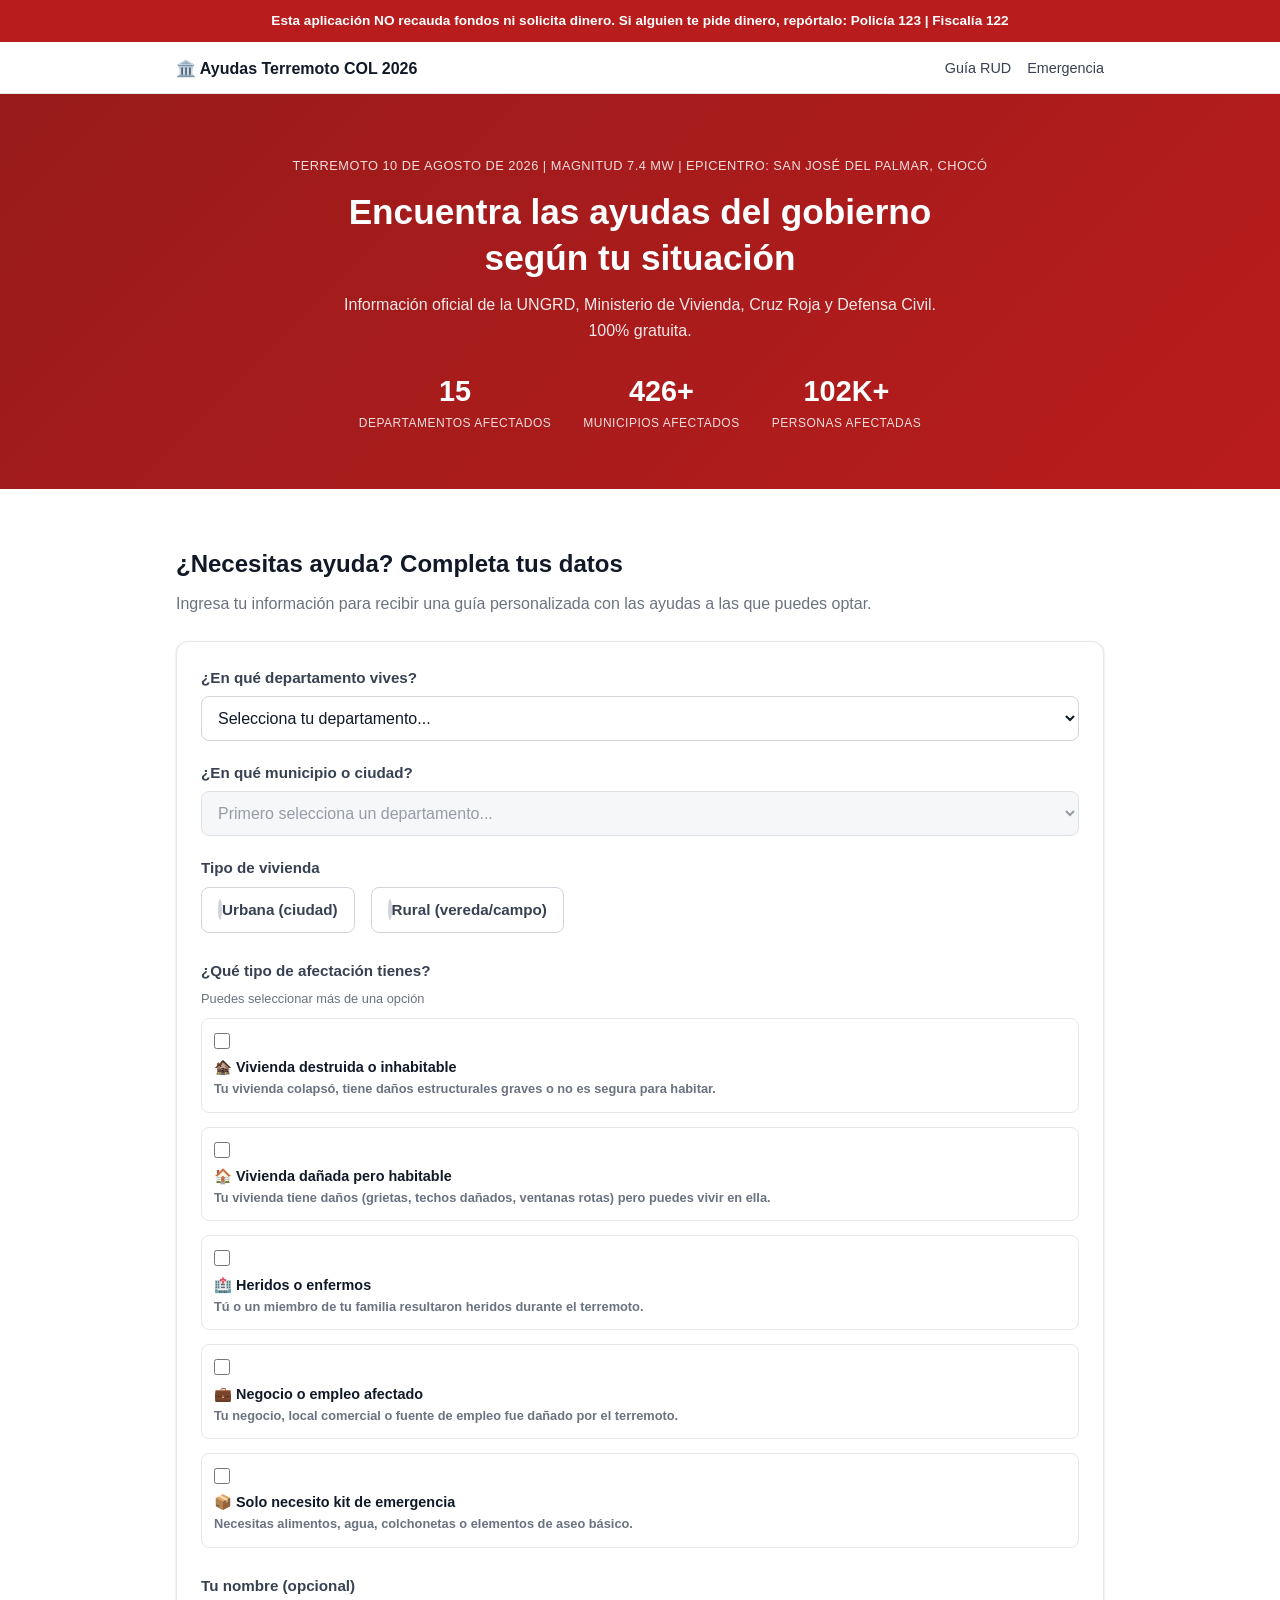
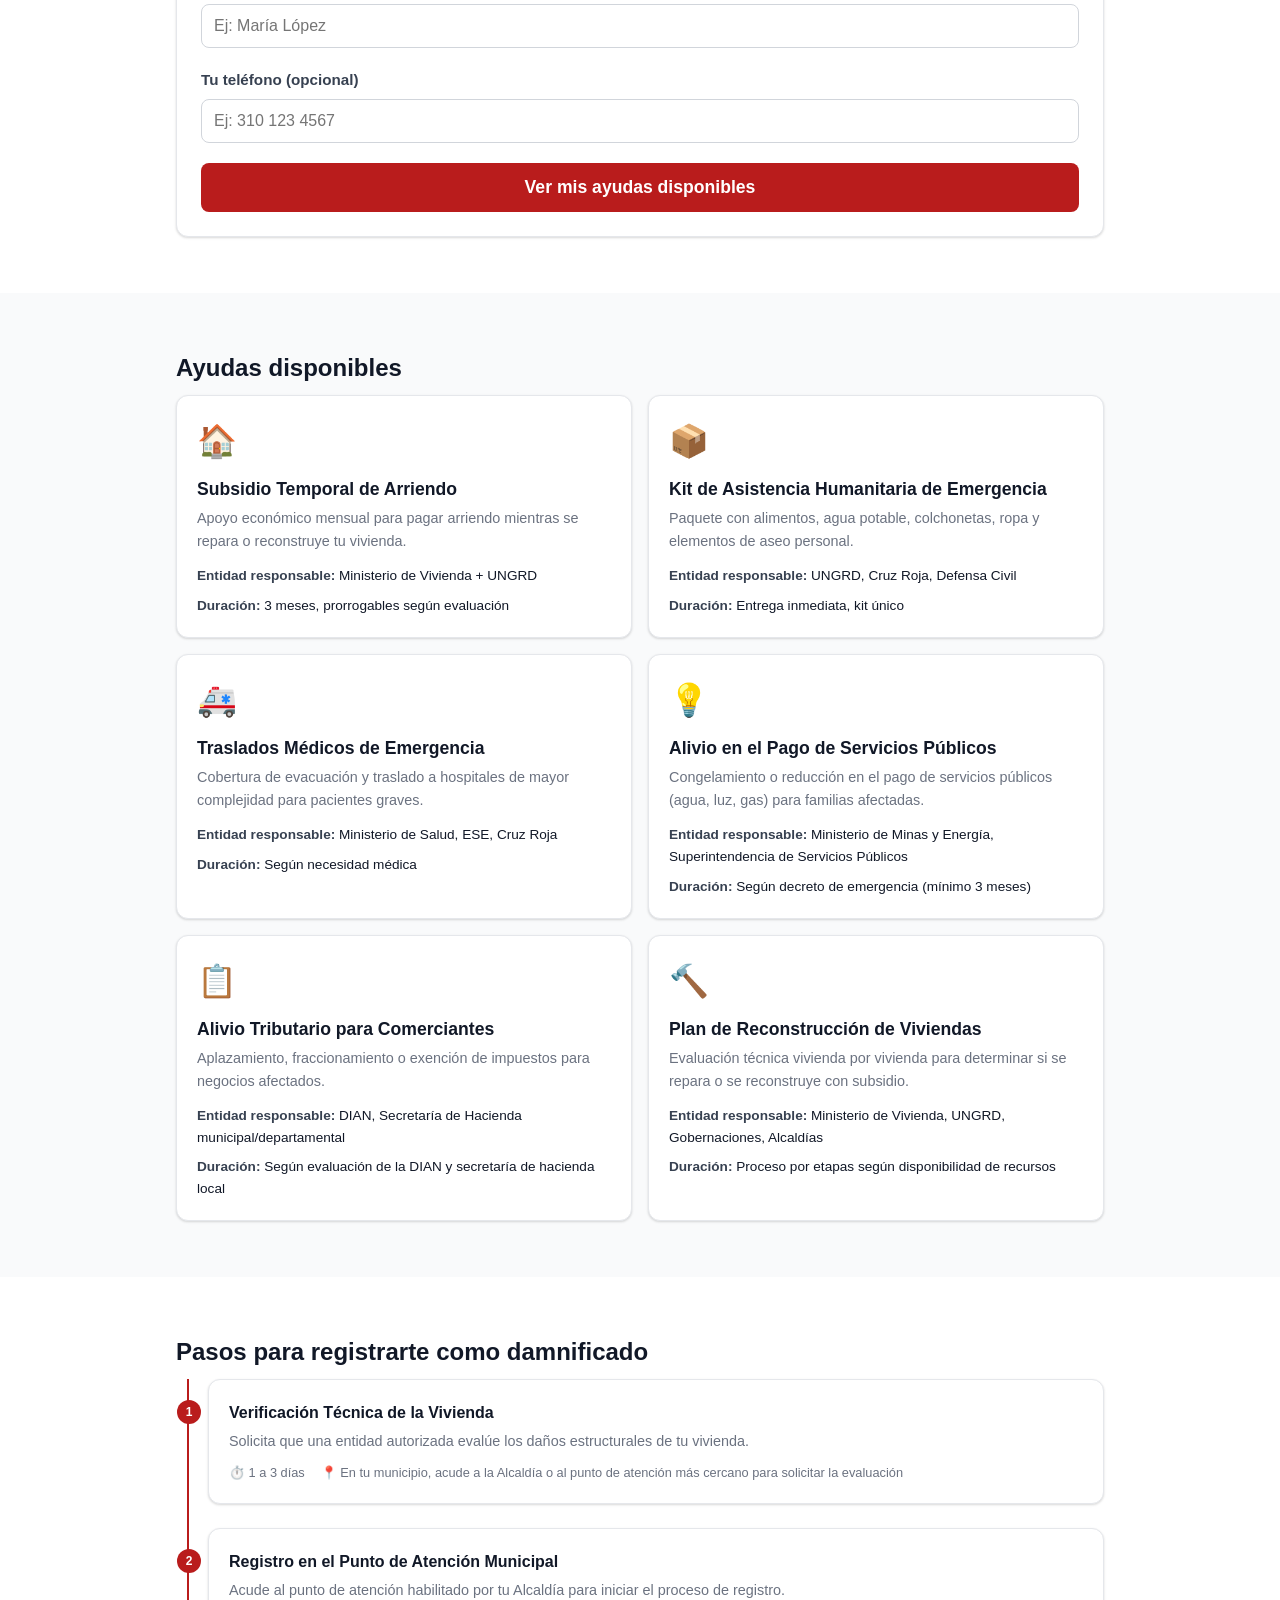
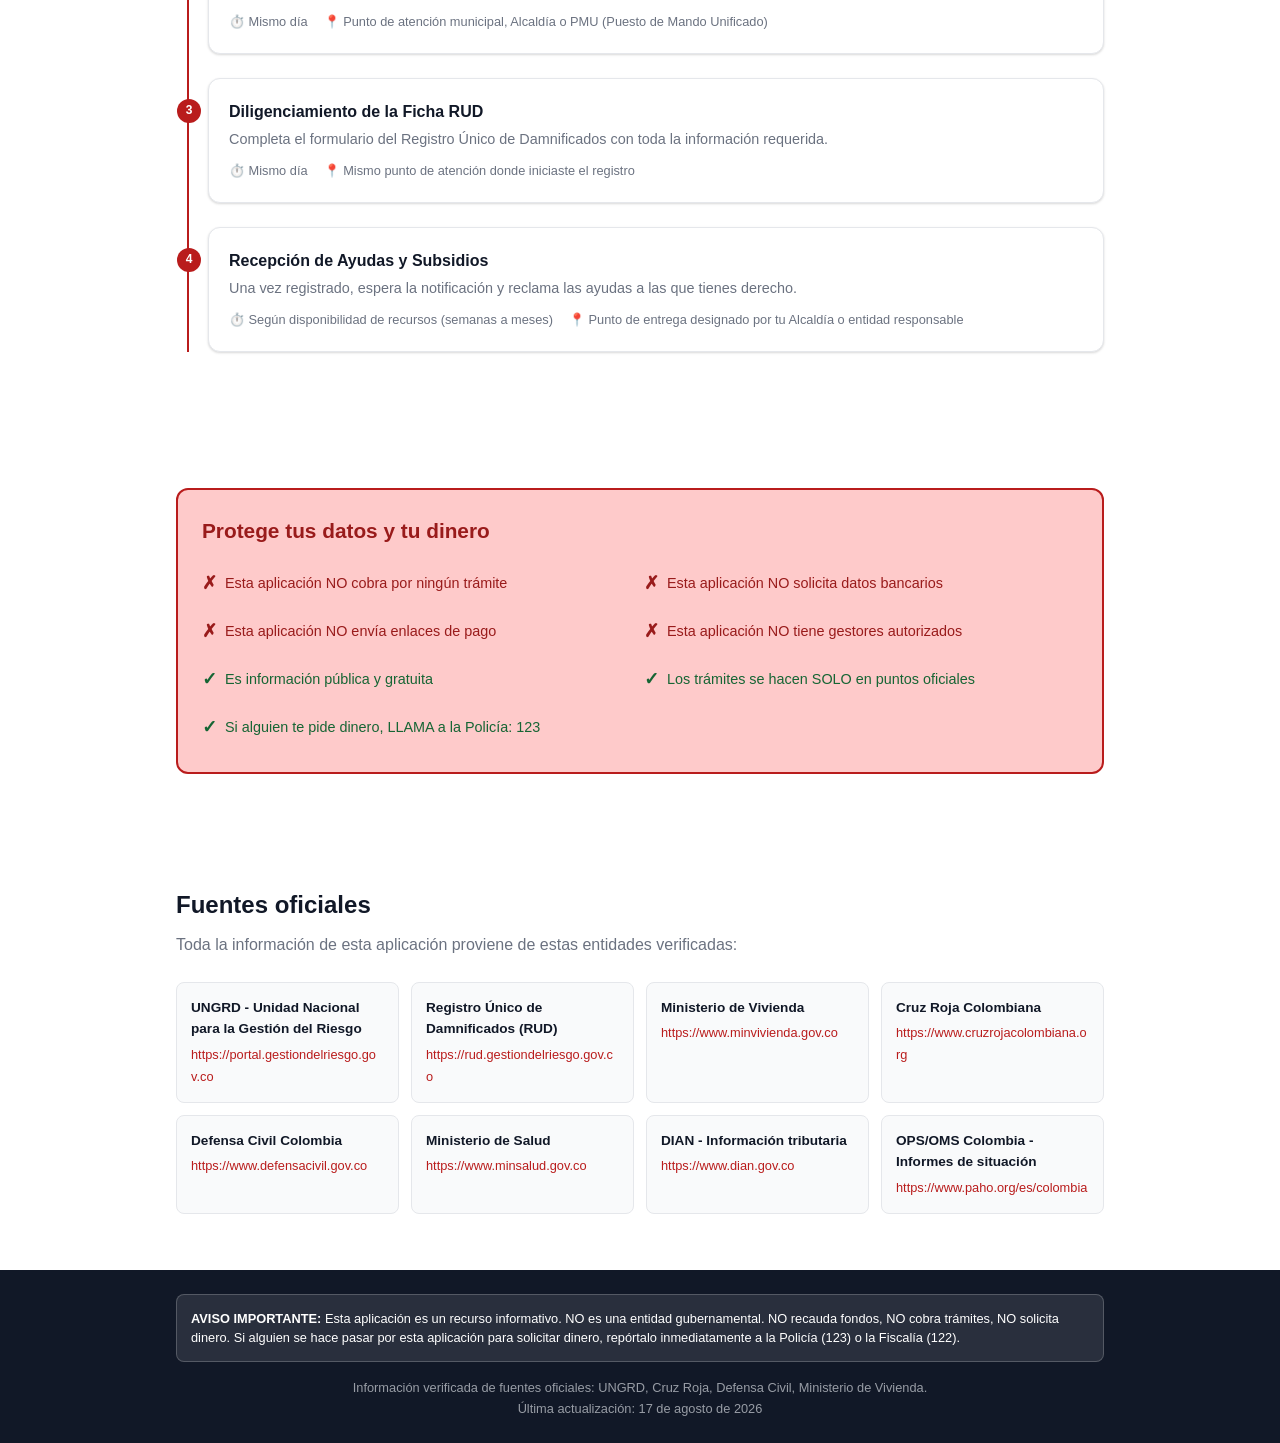
==== index.html @ f268b29e "feat: PWA offline-first para damnificados del terremoto Colombia 2026 - Aplicación 100% offline con " ====
<!DOCTYPE html>
<html lang="es">
<head>
  <meta charset="UTF-8">
  <meta name="viewport" content="width=device-width, initial-scale=1.0">
  <meta name="description" content="Guía oficial de ayudas gubernamentales para damnificados del terremoto de Colombia 2026. Información verificada de fuentes oficiales.">
  <meta name="theme-color" content="#b91c1c">
  <title>Ayudas Terremoto Colombia 2026 | Información Oficial</title>
  <link rel="manifest" href="manifest.json">
  <link rel="icon" type="image/svg+xml" href="data:image/svg+xml,<svg xmlns='http://www.w3.org/2000/svg' viewBox='0 0 100 100'><text y='.9em' font-size='90'>🏛️</text></svg>">
  <link rel="stylesheet" href="css/estilo.css">
</head>
<body>
  <header class="banner-seguridad" role="alert">
    <div class="contenedor">
      <p><strong>Esta aplicación NO recauda fondos ni solicita dinero.</strong> Si alguien te pide dinero, repórtalo: Policía 123 | Fiscalía 122</p>
    </div>
  </header>

  <nav class="nav" aria-label="Navegación principal">
    <div class="contenedor nav-inner">
      <a href="index.html" class="nav-logo">🏛️ Ayudas Terremoto COL 2026</a>
      <div class="nav-enlaces">
        <a href="guia.html">Guía RUD</a>
        <a href="emergencia.html">Emergencia</a>
      </div>
    </div>
  </nav>

  <main>
    <section class="hero">
      <div class="contenedor">
        <p class="hero-fecha">Terremoto 10 de agosto de 2026 | Magnitud 7.4 Mw | Epicentro: San José del Palmar, Chocó</p>
        <h1>Encuentra las ayudas del gobierno<br>según tu situación</h1>
        <p class="hero-sub">Información oficial de la UNGRD, Ministerio de Vivienda, Cruz Roja y Defensa Civil. 100% gratuita.</p>
        <div class="hero-estadisticas">
          <div class="estadistica">
            <span class="estadistica-numero">15</span>
            <span class="estadistica-label">Departamentos afectados</span>
          </div>
          <div class="estadistica">
            <span class="estadistica-numero">426+</span>
            <span class="estadistica-label">Municipios afectados</span>
          </div>
          <div class="estadistica">
            <span class="estadistica-numero">102K+</span>
            <span class="estadistica-label">Personas afectadas</span>
          </div>
        </div>
      </div>
    </section>

    <section class="seccion" id="formulario">
      <div class="contenedor">
        <h2>¿Necesitas ayuda? Completa tus datos</h2>
        <p class="seccion-desc">Ingresa tu información para recibir una guía personalizada con las ayudas a las que puedes optar.</p>

        <form id="formUbicacion" class="formulario" autocomplete="off">
          <div class="campo">
            <label for="departamento">¿En qué departamento vives?</label>
            <select id="departamento" name="departamento" required>
              <option value="">Selecciona tu departamento...</option>
            </select>
          </div>

          <div class="campo">
            <label for="municipio">¿En qué municipio o ciudad?</label>
            <select id="municipio" name="municipio" required disabled>
              <option value="">Primero selecciona un departamento...</option>
            </select>
          </div>

          <div class="campo">
            <label for="tipoVivienda">Tipo de vivienda</label>
            <div class="radio-grupo">
              <label class="radio-label">
                <input type="radio" name="tipoVivienda" value="urbana" required>
                <span class="radio-custom"></span>
                Urbana (ciudad)
              </label>
              <label class="radio-label">
                <input type="radio" name="tipoVivienda" value="rural">
                <span class="radio-custom"></span>
                Rural (vereda/campo)
              </label>
            </div>
          </div>

          <div class="campo">
            <label>¿Qué tipo de afectación tienes?</label>
            <p class="campo-hint">Puedes seleccionar más de una opción</p>
            <div class="checkbox-grupo" id="tipoAfectacion">
            </div>
          </div>

          <div class="campo">
            <label for="nombre">Tu nombre (opcional)</label>
            <input type="text" id="nombre" name="nombre" placeholder="Ej: María López">
          </div>

          <div class="campo">
            <label for="telefono">Tu teléfono (opcional)</label>
            <input type="tel" id="telefono" name="telefono" placeholder="Ej: 310 123 4567">
          </div>

          <button type="submit" class="boton-principal">
            Ver mis ayudas disponibles
          </button>
        </form>
      </div>
    </section>

    <section class="seccion seccion-oscura">
      <div class="contenedor">
        <h2>Ayudas disponibles</h2>
        <div class="tarjetas-resumen" id="ayudasResumen">
        </div>
      </div>
    </section>

    <section class="seccion">
      <div class="contenedor">
        <h2>Pasos para registrarte como damnificado</h2>
        <div class="timeline" id="pasosResumen">
        </div>
      </div>
    </section>

    <section class="seccion seccion-alerta">
      <div class="contenedor">
        <div class="alerta-alerta">
          <h2>Protege tus datos y tu dinero</h2>
          <div class="alerta-grid">
            <div class="alerta-item alerta-no">
              <span>✗</span> Esta aplicación NO cobra por ningún trámite
            </div>
            <div class="alerta-item alerta-no">
              <span>✗</span> Esta aplicación NO solicita datos bancarios
            </div>
            <div class="alerta-item alerta-no">
              <span>✗</span> Esta aplicación NO envía enlaces de pago
            </div>
            <div class="alerta-item alerta-no">
              <span>✗</span> Esta aplicación NO tiene gestores autorizados
            </div>
            <div class="alerta-item alerta-si">
              <span>✓</span> Es información pública y gratuita
            </div>
            <div class="alerta-item alerta-si">
              <span>✓</span> Los trámites se hacen SOLO en puntos oficiales
            </div>
            <div class="alerta-item alerta-si">
              <span>✓</span> Si alguien te pide dinero, LLAMA a la Policía: 123
            </div>
          </div>
        </div>
      </div>
    </section>

    <section class="seccion">
      <div class="contenedor">
        <h2>Fuentes oficiales</h2>
        <p class="seccion-desc">Toda la información de esta aplicación proviene de estas entidades verificadas:</p>
        <div class="fuentes-grid" id="fuentesOficiales">
        </div>
      </div>
    </section>
  </main>

  <footer class="footer">
    <div class="contenedor">
      <div class="footer-advertencia">
        <strong>AVISO IMPORTANTE:</strong> Esta aplicación es un recurso informativo. NO es una entidad gubernamental.
        NO recauda fondos, NO cobra trámites, NO solicita dinero.
        Si alguien se hace pasar por esta aplicación para solicitar dinero, repórtalo inmediatamente a la Policía (123) o la Fiscalía (122).
      </div>
      <div class="footer-info">
        <p>Información verificada de fuentes oficiales: UNGRD, Cruz Roja, Defensa Civil, Ministerio de Vivienda.</p>
        <p>Última actualización: 17 de agosto de 2026</p>
      </div>
    </div>
  </footer>

  <script src="js/datos.js"></script>
  <script src="js/app.js"></script>
</body>
</html>
---- css/estilo.css ----
*,*::before,*::after{box-sizing:border-box;margin:0;padding:0}
:root{
  --rojo:#b91c1c;--rojo-claro:#fecaca;--rojo-oscuro:#991b1b;
  --verde:#166534;--verde-claro:#dcfce7;
  --gris-50:#f9fafb;--gris-100:#f3f4f6;--gris-200:#e5e7eb;
  --gris-300:#d1d5db;--gris-500:#6b7280;--gris-700:#374151;--gris-900:#111827;
  --blanco:#ffffff;--negro:#000000;
  --sombra:0 1px 3px rgba(0,0,0,.1),0 1px 2px rgba(0,0,0,.06);
  --sombra-md:0 4px 6px rgba(0,0,0,.1),0 2px 4px rgba(0,0,0,.06);
  --radio:8px;--radio-lg:12px;
}
html{scroll-behavior:smooth;font-size:16px}
body{font-family:-apple-system,BlinkMacSystemFont,'Segoe UI',Roboto,'Helvetica Neue',Arial,sans-serif;
  color:var(--gris-900);background:var(--blanco);line-height:1.6}
img{max-width:100%;display:block}
a{color:var(--rojo);text-decoration:none}
a:hover{text-decoration:underline}
.contenedor{max-width:960px;margin:0 auto;padding:0 16px}

/* Banner Seguridad */
.banner-seguridad{background:var(--rojo);color:var(--blanco);padding:10px 0;text-align:center;font-size:.85rem;font-weight:600;position:sticky;top:0;z-index:100}
.banner-seguridad p{margin:0}

/* Nav */
.nav{background:var(--blanco);border-bottom:1px solid var(--gris-200);padding:12px 0;position:sticky;top:44px;z-index:99}
.nav-inner{display:flex;justify-content:space-between;align-items:center;flex-wrap:wrap;gap:8px}
.nav-logo{font-weight:700;font-size:1rem;color:var(--gris-900);white-space:nowrap}
.nav-logo:hover{text-decoration:none}
.nav-enlaces{display:flex;gap:16px}
.nav-enlaces a{color:var(--gris-700);font-size:.9rem;font-weight:500}
.nav-enlaces a:hover{text-decoration:underline;color:var(--rojo)}

/* Hero */
.hero{background:linear-gradient(135deg,var(--rojo-oscuro),var(--rojo));color:var(--blanco);padding:48px 0 40px;text-align:center}
.hero-fecha{font-size:.8rem;opacity:.85;margin-bottom:12px;text-transform:uppercase;letter-spacing:.5px}
.hero h1{font-size:clamp(1.5rem,4vw,2.2rem);line-height:1.3;margin-bottom:12px;font-weight:800}
.hero-sub{font-size:1rem;opacity:.9;max-width:600px;margin:0 auto 24px}
.hero-estadisticas{display:flex;justify-content:center;gap:32px;flex-wrap:wrap}
.estadistica{display:flex;flex-direction:column;align-items:center}
.estadistica-numero{font-size:1.8rem;font-weight:800}
.estadistica-label{font-size:.75rem;opacity:.85;text-transform:uppercase;letter-spacing:.5px}

/* Secciones */
.seccion{padding:40px 0}
.seccion-oscura{background:var(--gris-50)}
.seccion h2{font-size:1.5rem;margin-bottom:8px;color:var(--gris-900)}
.seccion-desc{color:var(--gris-500);margin-bottom:24px}
.seccion-alerta{padding:32px 0}

/* Alerta */
.alerta-alerta{background:var(--rojo-claro);border:2px solid var(--rojo);border-radius:var(--radio-lg);padding:24px}
.alerta-alerta h2{color:var(--rojo-oscuro);margin-bottom:16px;font-size:1.3rem}
.alerta-grid{display:grid;gap:8px}
.alerta-item{display:flex;align-items:center;gap:8px;font-size:.9rem;padding:6px 0}
.alerta-item span{font-weight:700;font-size:1.1rem;flex-shrink:0}
.alerta-no{color:var(--rojo-oscuro)}
.alerta-si{color:var(--verde)}

/* Formulario */
.formulario{background:var(--blanco);border:1px solid var(--gris-200);border-radius:var(--radio-lg);padding:24px;box-shadow:var(--sombra)}
.campo{margin-bottom:20px}
.campo label{display:block;font-weight:600;margin-bottom:6px;color:var(--gris-700);font-size:.95rem}
.campo-hint{font-size:.8rem;color:var(--gris-500);margin-bottom:8px}
.campo select,.campo input[type="text"],.campo input[type="tel"]{
  width:100%;padding:12px;border:1px solid var(--gris-300);border-radius:var(--radio);
  font-size:1rem;background:var(--blanco);color:var(--gris-900);appearance:auto}
.campo select:disabled{background:var(--gris-100);color:var(--gris-500)}
.campo select:focus,.campo input:focus{outline:2px solid var(--rojo);outline-offset:1px;border-color:var(--rojo)}

/* Radio Buttons */
.radio-grupo{display:flex;gap:16px;flex-wrap:wrap}
.radio-label{display:flex;align-items:center;gap:8px;cursor:pointer;padding:10px 16px;border:1px solid var(--gris-300);border-radius:var(--radio);font-size:.95rem;transition:all .15s}
.radio-label:hover{border-color:var(--rojo);background:var(--rojo-claro)}
.radio-label input{display:none}
.radio-label input:checked+.radio-custom{background:var(--rojo);border-color:var(--rojo)}
.radio-label input:checked+.radio-custom::after{content:"✓";color:var(--blanco);font-size:.7rem;display:flex;justify-content:center;align-items:center}
.radio-custom{width:18px;height:18px;border:2px solid var(--gris-300);border-radius:50%;flex-shrink:0;transition:all .15s}

/* Checkbox */
.checkbox-grupo{display:grid;gap:8px}
.checkbox-label{display:flex;align-items:flex-start;gap:10px;cursor:pointer;padding:12px;border:1px solid var(--gris-200);border-radius:var(--radio);transition:all .15s}
.checkbox-label:hover{border-color:var(--rojo);background:var(--gris-50)}
.checkbox-label input{margin-top:2px;accent-color:var(--rojo);width:16px;height:16px;flex-shrink:0}
.checkbox-text{display:flex;flex-direction:column}
.checkbox-text strong{font-size:.9rem;color:var(--gris-900)}
.checkbox-text span{font-size:.8rem;color:var(--gris-500)}

/* Botón Principal */
.boton-principal{width:100%;padding:14px;background:var(--rojo);color:var(--blanco);border:none;border-radius:var(--radio);
  font-size:1.1rem;font-weight:700;cursor:pointer;transition:background .15s}
.boton-principal:hover{background:var(--rojo-oscuro)}
.boton-principal:active{transform:scale(.99)}

/* Tarjetas Ayuda */
.tarjetas-resumen{display:grid;gap:16px}
.tarjeta-ayuda{background:var(--blanco);border:1px solid var(--gris-200);border-radius:var(--radio-lg);padding:20px;box-shadow:var(--sombra);transition:box-shadow .15s}
.tarjeta-ayuda:hover{box-shadow:var(--sombra-md)}
.tarjeta-ayuda-icono{font-size:2rem;margin-bottom:8px}
.tarjeta-ayuda h3{font-size:1.1rem;margin-bottom:4px}
.tarjeta-ayuda p{font-size:.9rem;color:var(--gris-500);margin-bottom:12px}
.tarjeta-ayuda-detalles{display:grid;gap:8px;margin-top:12px}
.tarjeta-detalle{font-size:.85rem}
.tarjeta-detalle strong{color:var(--gris-700)}
.tarjeta-detalle ul{margin:4px 0 0 16px}
.tarjeta-detalle li{margin-bottom:2px}

/* Timeline / Pasos */
.timeline{position:relative;padding-left:32px}
.timeline::before{content:"";position:absolute;left:11px;top:0;bottom:0;width:2px;background:var(--rojo)}
.paso{position:relative;margin-bottom:24px;background:var(--blanco);border:1px solid var(--gris-200);border-radius:var(--radio-lg);padding:20px;box-shadow:var(--sombra)}
.paso-numero{position:absolute;left:-32px;top:20px;width:24px;height:24px;background:var(--rojo);color:var(--blanco);border-radius:50%;display:flex;align-items:center;justify-content:center;font-size:.75rem;font-weight:700;z-index:1}
.paso h3{font-size:1rem;margin-bottom:4px}
.paso p{font-size:.9rem;color:var(--gris-500);margin-bottom:8px}
.paso ul{margin:8px 0 0 16px;font-size:.9rem}
.paso li{margin-bottom:4px}
.paso-meta{display:flex;gap:16px;flex-wrap:wrap;margin-top:10px;font-size:.8rem;color:var(--gris-500)}
.paso-meta span{display:flex;align-items:center;gap:4px}

/* Fuentes */
.fuentes-grid{display:grid;grid-template-columns:repeat(auto-fill,minmax(220px,1fr));gap:12px}
.fuente-item{background:var(--gris-50);border:1px solid var(--gris-200);border-radius:var(--radio);padding:14px;font-size:.85rem}
.fuente-item strong{display:block;margin-bottom:4px;color:var(--gris-900)}
.fuente-item a{word-break:break-all;font-size:.8rem}

/* Footer */
.footer{background:var(--gris-900);color:var(--gris-300);padding:24px 0;font-size:.8rem}
.footer-advertencia{background:rgba(255,255,255,.1);border:1px solid rgba(255,255,255,.2);border-radius:var(--radio);padding:14px;margin-bottom:16px;color:var(--blanco);line-height:1.5}
.footer-info{text-align:center;opacity:.7}

/* Página emergencia */
.emergencia-grid{display:grid;gap:12px}
.contacto-card{background:var(--blanco);border:1px solid var(--gris-200);border-radius:var(--radio-lg);padding:16px;display:flex;justify-content:space-between;align-items:center;box-shadow:var(--sombra);flex-wrap:wrap;gap:8px}
.contacto-info h3{font-size:1rem;margin-bottom:2px}
.contacto-info p{font-size:.85rem;color:var(--gris-500)}
.contacto-numero{font-size:1.4rem;font-weight:800;color:var(--rojo);white-space:nowrap}

/* Página guía */
.guia-paso{background:var(--blanco);border:1px solid var(--gris-200);border-radius:var(--radio-lg);padding:24px;margin-bottom:20px;box-shadow:var(--sombra)}
.guia-paso-header{display:flex;align-items:center;gap:12px;margin-bottom:12px}
.guia-paso-num{width:40px;height:40px;background:var(--rojo);color:var(--blanco);border-radius:50%;display:flex;align-items:center;justify-content:center;font-size:1.1rem;font-weight:800;flex-shrink:0}
.guia-paso h3{font-size:1.15rem}
.guia-paso>p{color:var(--gris-500);margin-bottom:12px}
.guia-paso ul{margin:8px 0 8px 20px}
.guia-paso li{margin-bottom:6px;font-size:.95rem}
.guia-meta{display:flex;gap:20px;flex-wrap:wrap;margin-top:16px;padding-top:12px;border-top:1px solid var(--gris-200);font-size:.85rem;color:var(--gris-500)}

/* Resultado */
.resultado-header{background:linear-gradient(135deg,var(--rojo-oscuro),var(--rojo));color:var(--blanco);padding:32px 0;text-align:center}
.resultado-header h1{font-size:1.6rem;margin-bottom:8px}
.resultado-header p{opacity:.9;font-size:.95rem}
.resultado-seccion{margin-bottom:32px}
.resultado-seccion h2{font-size:1.3rem;margin-bottom:16px;padding-bottom:8px;border-bottom:2px solid var(--rojo)}
.btn-volver{display:inline-block;padding:10px 20px;background:var(--gris-100);color:var(--gris-700);border-radius:var(--radio);font-weight:600;margin-bottom:16px;font-size:.9rem}
.btn-volver:hover{text-decoration:none;background:var(--gris-200)}

/* Responsive */
@media(min-width:640px){
  .tarjetas-resumen{grid-template-columns:repeat(2,1fr)}
  .alerta-grid{grid-template-columns:repeat(2,1fr)}
  .emergencia-grid{grid-template-columns:repeat(2,1fr)}
}
@media(min-width:768px){
  .hero{padding:64px 0 56px}
  .seccion{padding:56px 0}
}

/* Offline indicator */
.offline-bar{background:#f59e0b;color:var(--gris-900);text-align:center;padding:8px;font-size:.85rem;font-weight:600;display:none}
.offline-bar.visible{display:block}

/* Animations */
@keyframes fadeIn{from{opacity:0;transform:translateY(10px)}to{opacity:1;transform:translateY(0)}}
.fade-in{animation:fadeIn .3s ease-out}
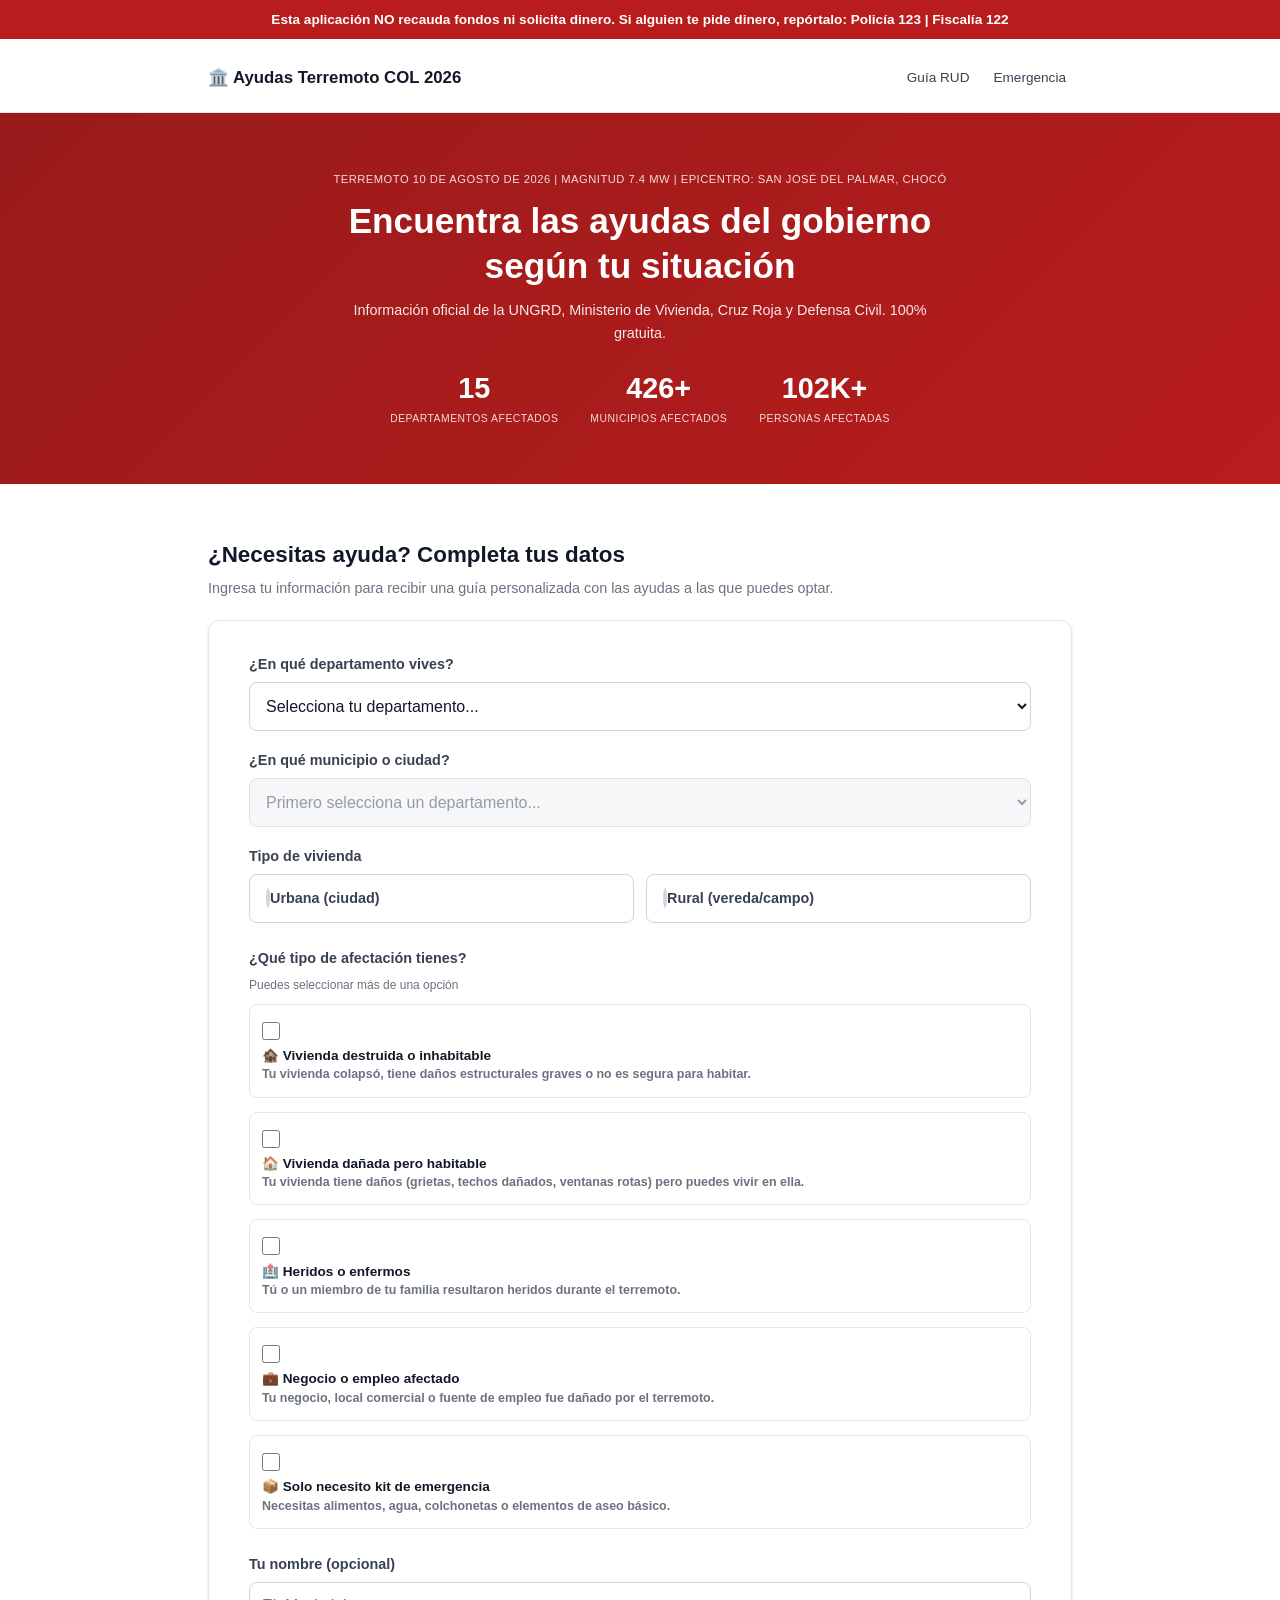
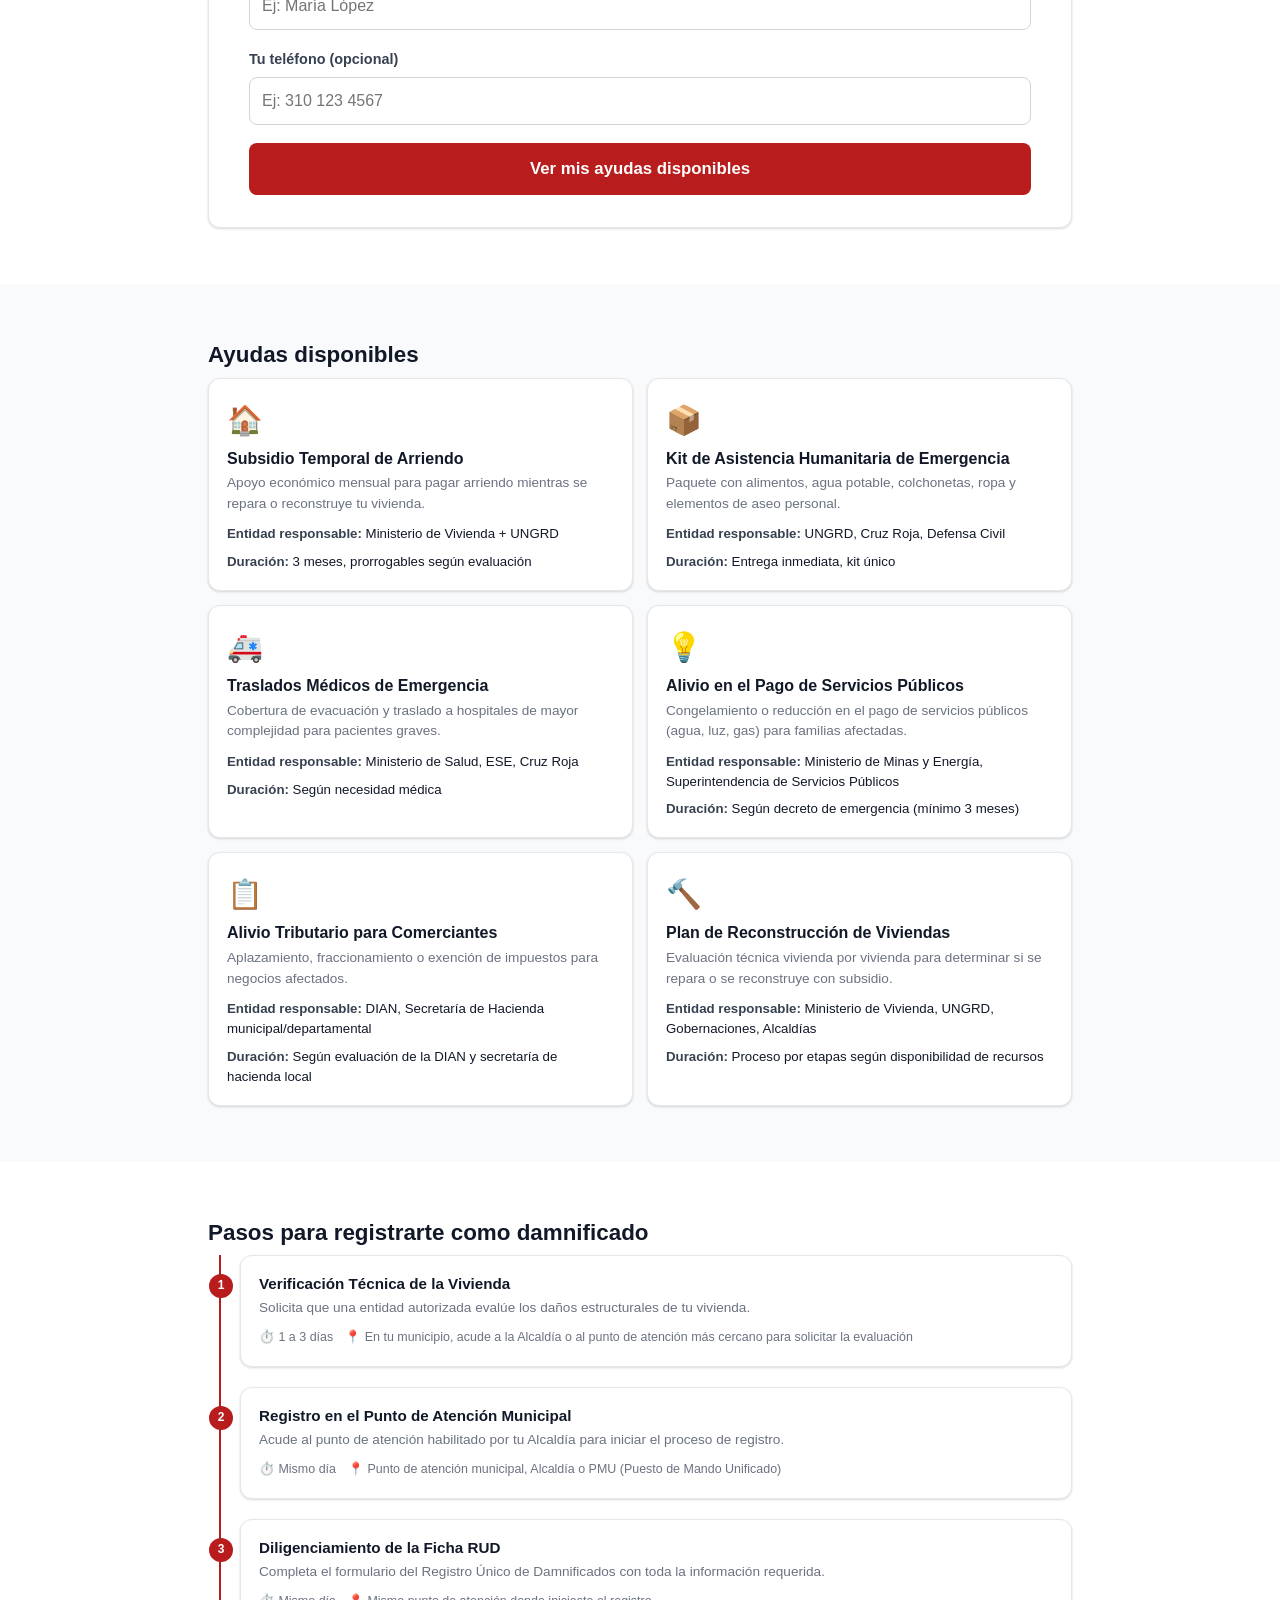
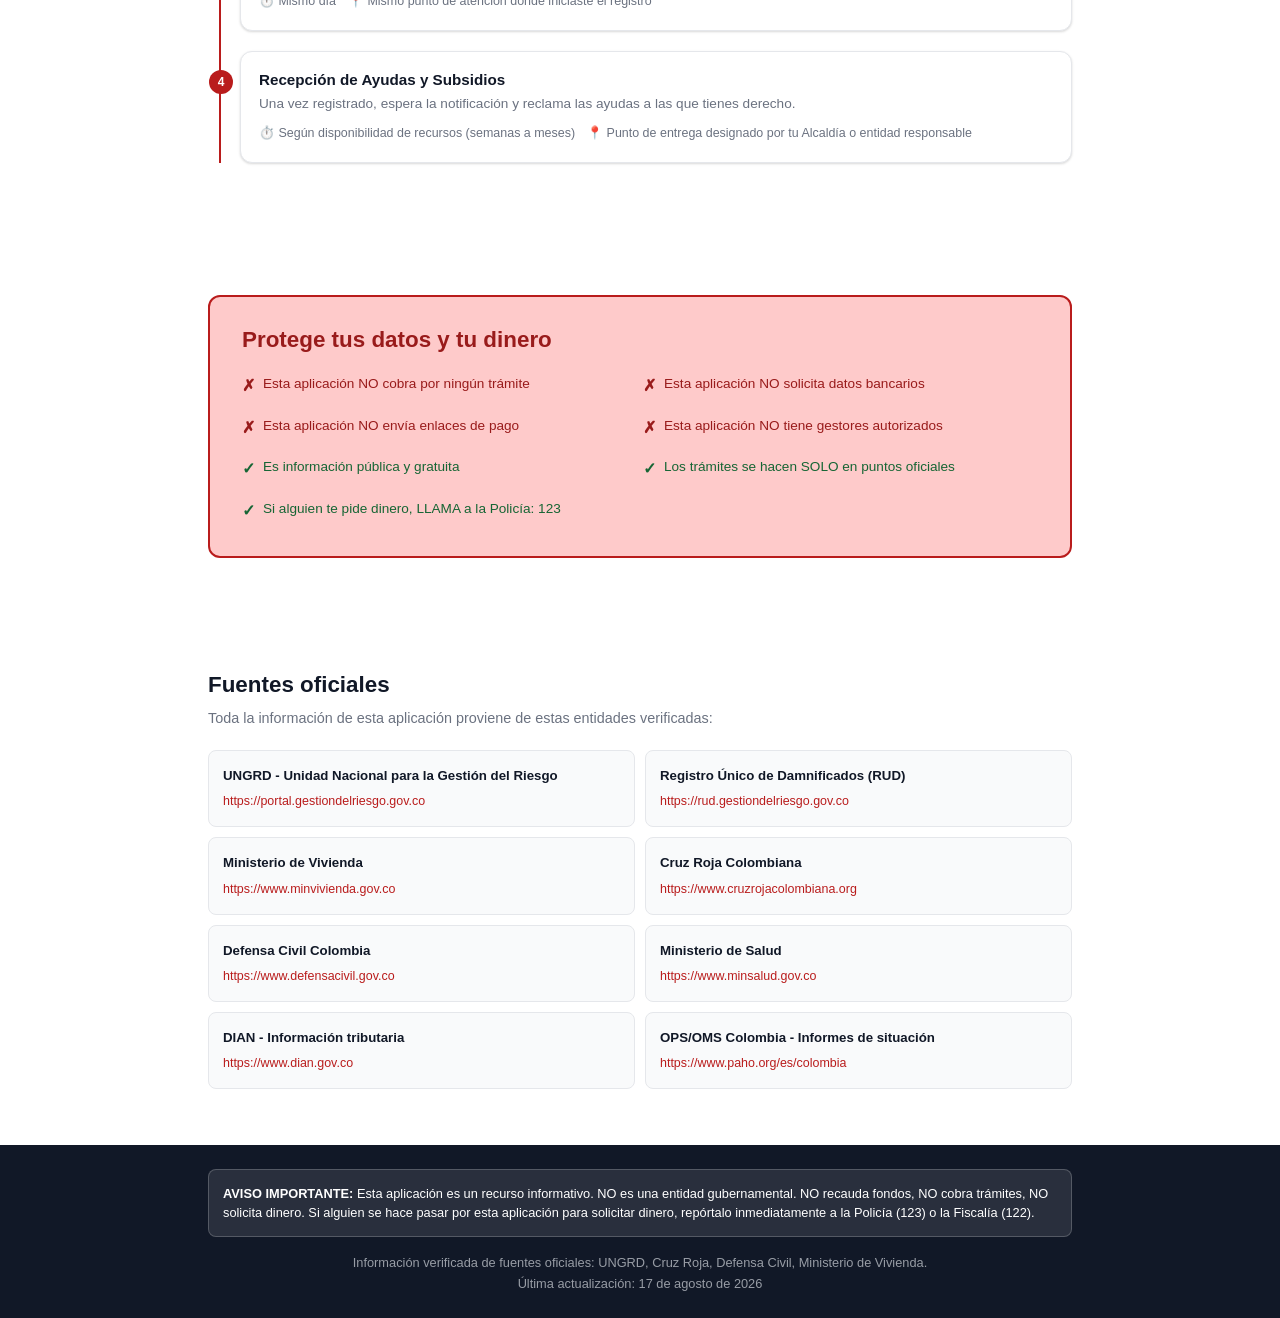
==== commit 3e8e7e73: "fix: responsive completo + fix error JS + meta tags iOS/Android - Fix error de sintaxis en showResul" ====
--- a/index.html
+++ b/index.html
@@ -2,12 +2,22 @@
 <html lang="es">
 <head>
   <meta charset="UTF-8">
-  <meta name="viewport" content="width=device-width, initial-scale=1.0">
+  <meta name="viewport" content="width=device-width, initial-scale=1.0, maximum-scale=5.0, user-scalable=yes">
   <meta name="description" content="Guía oficial de ayudas gubernamentales para damnificados del terremoto de Colombia 2026. Información verificada de fuentes oficiales.">
   <meta name="theme-color" content="#b91c1c">
+  <meta name="apple-mobile-web-app-capable" content="yes">
+  <meta name="apple-mobile-web-app-status-bar-style" content="black-translucent">
+  <meta name="apple-mobile-web-app-title" content="Ayudas COL">
+  <meta name="mobile-web-app-capable" content="yes">
+  <meta name="format-detection" content="telephone=yes">
+  <meta name="robots" content="index, follow">
+  <meta property="og:title" content="Ayudas Terremoto Colombia 2026">
+  <meta property="og:description" content="Guía de ayudas oficiales para damnificados del terremoto. 100% gratuita.">
+  <meta property="og:type" content="website">
   <title>Ayudas Terremoto Colombia 2026 | Información Oficial</title>
   <link rel="manifest" href="manifest.json">
-  <link rel="icon" type="image/svg+xml" href="data:image/svg+xml,<svg xmlns='http://www.w3.org/2000/svg' viewBox='0 0 100 100'><text y='.9em' font-size='90'>🏛️</text></svg>">
+  <link rel="apple-touch-icon" href="icons/icon-192.svg">
+  <link rel="icon" type="image/svg+xml" href="icons/icon-192.svg">
   <link rel="stylesheet" href="css/estilo.css">
 </head>
 <body>
--- a/css/estilo.css
+++ b/css/estilo.css
@@ -1,173 +1,204 @@
-*,*::before,*::after{box-sizing:border-box;margin:0;padding:0}
+﻿*,*::before,*::after{box-sizing:border-box;margin:0;padding:0}
 :root{
   --rojo:#b91c1c;--rojo-claro:#fecaca;--rojo-oscuro:#991b1b;
   --verde:#166534;--verde-claro:#dcfce7;
+  --amarillo:#f59e0b;--amarillo-claro:#fef3c7;
   --gris-50:#f9fafb;--gris-100:#f3f4f6;--gris-200:#e5e7eb;
   --gris-300:#d1d5db;--gris-500:#6b7280;--gris-700:#374151;--gris-900:#111827;
   --blanco:#ffffff;--negro:#000000;
   --sombra:0 1px 3px rgba(0,0,0,.1),0 1px 2px rgba(0,0,0,.06);
   --sombra-md:0 4px 6px rgba(0,0,0,.1),0 2px 4px rgba(0,0,0,.06);
-  --radio:8px;--radio-lg:12px;
-}
-html{scroll-behavior:smooth;font-size:16px}
+  --radio:8px;--radio-lg:12px;--tap:44px
+}
+html{scroll-behavior:smooth;font-size:16px;-webkit-text-size-adjust:100%}
 body{font-family:-apple-system,BlinkMacSystemFont,'Segoe UI',Roboto,'Helvetica Neue',Arial,sans-serif;
-  color:var(--gris-900);background:var(--blanco);line-height:1.6}
-img{max-width:100%;display:block}
+  color:var(--gris-900);background:var(--blanco);line-height:1.6;overflow-x:hidden;
+  -webkit-font-smoothing:antialiased}
+img{max-width:100%;display:block;height:auto}
 a{color:var(--rojo);text-decoration:none}
 a:hover{text-decoration:underline}
-.contenedor{max-width:960px;margin:0 auto;padding:0 16px}
-
-/* Banner Seguridad */
-.banner-seguridad{background:var(--rojo);color:var(--blanco);padding:10px 0;text-align:center;font-size:.85rem;font-weight:600;position:sticky;top:0;z-index:100}
+.contenedor{width:100%;max-width:960px;margin:0 auto;padding:0 20px}
+
+.banner-seguridad{background:var(--rojo);color:var(--blanco);padding:10px 0;text-align:center;font-size:.8rem;font-weight:600;position:sticky;top:0;z-index:100;line-height:1.4}
 .banner-seguridad p{margin:0}
 
-/* Nav */
-.nav{background:var(--blanco);border-bottom:1px solid var(--gris-200);padding:12px 0;position:sticky;top:44px;z-index:99}
-.nav-inner{display:flex;justify-content:space-between;align-items:center;flex-wrap:wrap;gap:8px}
-.nav-logo{font-weight:700;font-size:1rem;color:var(--gris-900);white-space:nowrap}
+.nav{background:var(--blanco);border-bottom:1px solid var(--gris-200);padding:12px 0;position:sticky;top:38px;z-index:99}
+.nav-inner{display:flex;justify-content:space-between;align-items:center;gap:12px}
+.nav-logo{font-weight:700;font-size:.95rem;color:var(--gris-900);white-space:nowrap}
 .nav-logo:hover{text-decoration:none}
-.nav-enlaces{display:flex;gap:16px}
-.nav-enlaces a{color:var(--gris-700);font-size:.9rem;font-weight:500}
+.nav-enlaces{display:flex;gap:12px;flex-shrink:0}
+.nav-enlaces a{color:var(--gris-700);font-size:.85rem;font-weight:500;padding:8px 6px;min-height:var(--tap);display:flex;align-items:center}
 .nav-enlaces a:hover{text-decoration:underline;color:var(--rojo)}
 
-/* Hero */
-.hero{background:linear-gradient(135deg,var(--rojo-oscuro),var(--rojo));color:var(--blanco);padding:48px 0 40px;text-align:center}
-.hero-fecha{font-size:.8rem;opacity:.85;margin-bottom:12px;text-transform:uppercase;letter-spacing:.5px}
-.hero h1{font-size:clamp(1.5rem,4vw,2.2rem);line-height:1.3;margin-bottom:12px;font-weight:800}
-.hero-sub{font-size:1rem;opacity:.9;max-width:600px;margin:0 auto 24px}
-.hero-estadisticas{display:flex;justify-content:center;gap:32px;flex-wrap:wrap}
-.estadistica{display:flex;flex-direction:column;align-items:center}
-.estadistica-numero{font-size:1.8rem;font-weight:800}
-.estadistica-label{font-size:.75rem;opacity:.85;text-transform:uppercase;letter-spacing:.5px}
-
-/* Secciones */
-.seccion{padding:40px 0}
+.hero{background:linear-gradient(135deg,var(--rojo-oscuro),var(--rojo));color:var(--blanco);padding:36px 0 32px;text-align:center}
+.hero-fecha{font-size:.7rem;opacity:.85;margin-bottom:10px;text-transform:uppercase;letter-spacing:.5px;line-height:1.4}
+.hero h1{font-size:1.5rem;line-height:1.3;margin-bottom:10px;font-weight:800}
+.hero-sub{font-size:.9rem;opacity:.9;max-width:600px;margin:0 auto 20px}
+.hero-estadisticas{display:flex;justify-content:center;gap:24px;flex-wrap:wrap}
+.estadistica{display:flex;flex-direction:column;align-items:center;min-width:80px}
+.estadistica-numero{font-size:1.6rem;font-weight:800}
+.estadistica-label{font-size:.65rem;opacity:.85;text-transform:uppercase;letter-spacing:.5px;text-align:center}
+
+.seccion{padding:32px 0}
 .seccion-oscura{background:var(--gris-50)}
-.seccion h2{font-size:1.5rem;margin-bottom:8px;color:var(--gris-900)}
-.seccion-desc{color:var(--gris-500);margin-bottom:24px}
-.seccion-alerta{padding:32px 0}
-
-/* Alerta */
-.alerta-alerta{background:var(--rojo-claro);border:2px solid var(--rojo);border-radius:var(--radio-lg);padding:24px}
-.alerta-alerta h2{color:var(--rojo-oscuro);margin-bottom:16px;font-size:1.3rem}
-.alerta-grid{display:grid;gap:8px}
-.alerta-item{display:flex;align-items:center;gap:8px;font-size:.9rem;padding:6px 0}
-.alerta-item span{font-weight:700;font-size:1.1rem;flex-shrink:0}
+.seccion h2{font-size:1.25rem;margin-bottom:8px;color:var(--gris-900);line-height:1.3}
+.seccion-desc{color:var(--gris-500);margin-bottom:20px;font-size:.9rem}
+.seccion-alerta{padding:24px 0}
+
+.alerta-alerta{background:var(--rojo-claro);border:2px solid var(--rojo);border-radius:var(--radio-lg);padding:20px}
+.alerta-alerta h2{color:var(--rojo-oscuro);margin-bottom:14px;font-size:1.15rem}
+.alerta-grid{display:grid;gap:6px}
+.alerta-item{display:flex;align-items:flex-start;gap:8px;font-size:.85rem;padding:6px 0;line-height:1.4}
+.alerta-item span{font-weight:700;font-size:1rem;flex-shrink:0;margin-top:1px}
 .alerta-no{color:var(--rojo-oscuro)}
 .alerta-si{color:var(--verde)}
 
-/* Formulario */
-.formulario{background:var(--blanco);border:1px solid var(--gris-200);border-radius:var(--radio-lg);padding:24px;box-shadow:var(--sombra)}
-.campo{margin-bottom:20px}
-.campo label{display:block;font-weight:600;margin-bottom:6px;color:var(--gris-700);font-size:.95rem}
-.campo-hint{font-size:.8rem;color:var(--gris-500);margin-bottom:8px}
+.formulario{background:var(--blanco);border:1px solid var(--gris-200);border-radius:var(--radio-lg);padding:20px;box-shadow:var(--sombra)}
+.campo{margin-bottom:18px}
+.campo label{display:block;font-weight:600;margin-bottom:6px;color:var(--gris-700);font-size:.9rem}
+.campo-hint{font-size:.75rem;color:var(--gris-500);margin-bottom:8px}
 .campo select,.campo input[type="text"],.campo input[type="tel"]{
-  width:100%;padding:12px;border:1px solid var(--gris-300);border-radius:var(--radio);
-  font-size:1rem;background:var(--blanco);color:var(--gris-900);appearance:auto}
+  width:100%;padding:14px 12px;border:1px solid var(--gris-300);border-radius:var(--radio);
+  font-size:16px;background:var(--blanco);color:var(--gris-900);appearance:auto;
+  min-height:var(--tap);-webkit-appearance:auto}
 .campo select:disabled{background:var(--gris-100);color:var(--gris-500)}
 .campo select:focus,.campo input:focus{outline:2px solid var(--rojo);outline-offset:1px;border-color:var(--rojo)}
 
-/* Radio Buttons */
-.radio-grupo{display:flex;gap:16px;flex-wrap:wrap}
-.radio-label{display:flex;align-items:center;gap:8px;cursor:pointer;padding:10px 16px;border:1px solid var(--gris-300);border-radius:var(--radio);font-size:.95rem;transition:all .15s}
+.radio-grupo{display:flex;gap:12px;flex-wrap:wrap}
+.radio-label{display:flex;align-items:center;gap:8px;cursor:pointer;padding:12px 16px;border:1px solid var(--gris-300);border-radius:var(--radio);font-size:.9rem;transition:all .15s;min-height:var(--tap);flex:1;min-width:140px;-webkit-user-select:none;user-select:none}
+.radio-label:active{transform:scale(.98)}
 .radio-label:hover{border-color:var(--rojo);background:var(--rojo-claro)}
-.radio-label input{display:none}
+.radio-label input{position:absolute;opacity:0;width:0;height:0}
 .radio-label input:checked+.radio-custom{background:var(--rojo);border-color:var(--rojo)}
-.radio-label input:checked+.radio-custom::after{content:"✓";color:var(--blanco);font-size:.7rem;display:flex;justify-content:center;align-items:center}
-.radio-custom{width:18px;height:18px;border:2px solid var(--gris-300);border-radius:50%;flex-shrink:0;transition:all .15s}
-
-/* Checkbox */
+.radio-label input:checked+.radio-custom::after{content:"✓";color:var(--blanco);font-size:.75rem;display:flex;justify-content:center;align-items:center}
+.radio-custom{width:20px;height:20px;border:2px solid var(--gris-300);border-radius:50%;flex-shrink:0;transition:all .15s}
+
 .checkbox-grupo{display:grid;gap:8px}
-.checkbox-label{display:flex;align-items:flex-start;gap:10px;cursor:pointer;padding:12px;border:1px solid var(--gris-200);border-radius:var(--radio);transition:all .15s}
+.checkbox-label{display:flex;align-items:flex-start;gap:10px;cursor:pointer;padding:14px 12px;border:1px solid var(--gris-200);border-radius:var(--radio);transition:all .15s;min-height:var(--tap);-webkit-user-select:none;user-select:none}
+.checkbox-label:active{transform:scale(.98);background:var(--gris-100)}
 .checkbox-label:hover{border-color:var(--rojo);background:var(--gris-50)}
-.checkbox-label input{margin-top:2px;accent-color:var(--rojo);width:16px;height:16px;flex-shrink:0}
+.checkbox-label input[type="checkbox"]{margin-top:3px;accent-color:var(--rojo);width:18px;height:18px;flex-shrink:0}
 .checkbox-text{display:flex;flex-direction:column}
-.checkbox-text strong{font-size:.9rem;color:var(--gris-900)}
-.checkbox-text span{font-size:.8rem;color:var(--gris-500)}
-
-/* Botón Principal */
-.boton-principal{width:100%;padding:14px;background:var(--rojo);color:var(--blanco);border:none;border-radius:var(--radio);
-  font-size:1.1rem;font-weight:700;cursor:pointer;transition:background .15s}
+.checkbox-text strong{font-size:.85rem;color:var(--gris-900);line-height:1.3}
+.checkbox-text span{font-size:.78rem;color:var(--gris-500);margin-top:2px;line-height:1.3}
+
+.boton-principal{width:100%;padding:16px;background:var(--rojo);color:var(--blanco);border:none;border-radius:var(--radio);
+  font-size:1.05rem;font-weight:700;cursor:pointer;transition:all .15s;min-height:52px;-webkit-tap-highlight-color:transparent}
 .boton-principal:hover{background:var(--rojo-oscuro)}
-.boton-principal:active{transform:scale(.99)}
-
-/* Tarjetas Ayuda */
-.tarjetas-resumen{display:grid;gap:16px}
-.tarjeta-ayuda{background:var(--blanco);border:1px solid var(--gris-200);border-radius:var(--radio-lg);padding:20px;box-shadow:var(--sombra);transition:box-shadow .15s}
-.tarjeta-ayuda:hover{box-shadow:var(--sombra-md)}
-.tarjeta-ayuda-icono{font-size:2rem;margin-bottom:8px}
-.tarjeta-ayuda h3{font-size:1.1rem;margin-bottom:4px}
-.tarjeta-ayuda p{font-size:.9rem;color:var(--gris-500);margin-bottom:12px}
-.tarjeta-ayuda-detalles{display:grid;gap:8px;margin-top:12px}
-.tarjeta-detalle{font-size:.85rem}
+.boton-principal:active{transform:scale(.98);background:var(--rojo-oscuro)}
+
+.tarjetas-resumen{display:grid;gap:14px}
+.tarjeta-ayuda{background:var(--blanco);border:1px solid var(--gris-200);border-radius:var(--radio-lg);padding:18px;box-shadow:var(--sombra)}
+.tarjeta-ayuda-icono{font-size:1.8rem;margin-bottom:6px}
+.tarjeta-ayuda h3{font-size:1rem;margin-bottom:4px;line-height:1.3}
+.tarjeta-ayuda p{font-size:.85rem;color:var(--gris-500);margin-bottom:10px;line-height:1.5}
+.tarjeta-ayuda-detalles{display:grid;gap:8px;margin-top:10px}
+.tarjeta-detalle{font-size:.83rem;line-height:1.5}
 .tarjeta-detalle strong{color:var(--gris-700)}
 .tarjeta-detalle ul{margin:4px 0 0 16px}
-.tarjeta-detalle li{margin-bottom:2px}
-
-/* Timeline / Pasos */
+.tarjeta-detalle li{margin-bottom:3px}
+
 .timeline{position:relative;padding-left:32px}
 .timeline::before{content:"";position:absolute;left:11px;top:0;bottom:0;width:2px;background:var(--rojo)}
-.paso{position:relative;margin-bottom:24px;background:var(--blanco);border:1px solid var(--gris-200);border-radius:var(--radio-lg);padding:20px;box-shadow:var(--sombra)}
-.paso-numero{position:absolute;left:-32px;top:20px;width:24px;height:24px;background:var(--rojo);color:var(--blanco);border-radius:50%;display:flex;align-items:center;justify-content:center;font-size:.75rem;font-weight:700;z-index:1}
-.paso h3{font-size:1rem;margin-bottom:4px}
-.paso p{font-size:.9rem;color:var(--gris-500);margin-bottom:8px}
-.paso ul{margin:8px 0 0 16px;font-size:.9rem}
+.paso{position:relative;margin-bottom:20px;background:var(--blanco);border:1px solid var(--gris-200);border-radius:var(--radio-lg);padding:18px;box-shadow:var(--sombra)}
+.paso-numero{position:absolute;left:-32px;top:18px;width:24px;height:24px;background:var(--rojo);color:var(--blanco);border-radius:50%;display:flex;align-items:center;justify-content:center;font-size:.75rem;font-weight:700;z-index:1}
+.paso h3{font-size:.95rem;margin-bottom:4px;line-height:1.3}
+.paso p{font-size:.85rem;color:var(--gris-500);margin-bottom:8px;line-height:1.5}
+.paso ul{margin:8px 0 0 16px;font-size:.85rem;line-height:1.5}
 .paso li{margin-bottom:4px}
-.paso-meta{display:flex;gap:16px;flex-wrap:wrap;margin-top:10px;font-size:.8rem;color:var(--gris-500)}
+.paso-meta{display:flex;gap:12px;flex-wrap:wrap;margin-top:10px;font-size:.78rem;color:var(--gris-500)}
 .paso-meta span{display:flex;align-items:center;gap:4px}
 
-/* Fuentes */
-.fuentes-grid{display:grid;grid-template-columns:repeat(auto-fill,minmax(220px,1fr));gap:12px}
-.fuente-item{background:var(--gris-50);border:1px solid var(--gris-200);border-radius:var(--radio);padding:14px;font-size:.85rem}
+.fuentes-grid{display:grid;gap:10px}
+.fuente-item{background:var(--gris-50);border:1px solid var(--gris-200);border-radius:var(--radio);padding:14px;font-size:.83rem}
 .fuente-item strong{display:block;margin-bottom:4px;color:var(--gris-900)}
-.fuente-item a{word-break:break-all;font-size:.8rem}
-
-/* Footer */
+.fuente-item a{word-break:break-all;font-size:.78rem}
+
 .footer{background:var(--gris-900);color:var(--gris-300);padding:24px 0;font-size:.8rem}
 .footer-advertencia{background:rgba(255,255,255,.1);border:1px solid rgba(255,255,255,.2);border-radius:var(--radio);padding:14px;margin-bottom:16px;color:var(--blanco);line-height:1.5}
 .footer-info{text-align:center;opacity:.7}
 
-/* Página emergencia */
 .emergencia-grid{display:grid;gap:12px}
 .contacto-card{background:var(--blanco);border:1px solid var(--gris-200);border-radius:var(--radio-lg);padding:16px;display:flex;justify-content:space-between;align-items:center;box-shadow:var(--sombra);flex-wrap:wrap;gap:8px}
-.contacto-info h3{font-size:1rem;margin-bottom:2px}
-.contacto-info p{font-size:.85rem;color:var(--gris-500)}
-.contacto-numero{font-size:1.4rem;font-weight:800;color:var(--rojo);white-space:nowrap}
-
-/* Página guía */
-.guia-paso{background:var(--blanco);border:1px solid var(--gris-200);border-radius:var(--radio-lg);padding:24px;margin-bottom:20px;box-shadow:var(--sombra)}
+.contacto-info{flex:1;min-width:200px}
+.contacto-info h3{font-size:.95rem;margin-bottom:2px;line-height:1.3}
+.contacto-info p{font-size:.8rem;color:var(--gris-500)}
+.contacto-numero{font-size:1.3rem;font-weight:800;color:var(--rojo);white-space:nowrap}
+
+.guia-paso{background:var(--blanco);border:1px solid var(--gris-200);border-radius:var(--radio-lg);padding:20px;margin-bottom:16px;box-shadow:var(--sombra)}
 .guia-paso-header{display:flex;align-items:center;gap:12px;margin-bottom:12px}
 .guia-paso-num{width:40px;height:40px;background:var(--rojo);color:var(--blanco);border-radius:50%;display:flex;align-items:center;justify-content:center;font-size:1.1rem;font-weight:800;flex-shrink:0}
-.guia-paso h3{font-size:1.15rem}
-.guia-paso>p{color:var(--gris-500);margin-bottom:12px}
+.guia-paso h3{font-size:1.05rem;line-height:1.3}
+.guia-paso>p{color:var(--gris-500);margin-bottom:12px;font-size:.9rem;line-height:1.5}
 .guia-paso ul{margin:8px 0 8px 20px}
-.guia-paso li{margin-bottom:6px;font-size:.95rem}
-.guia-meta{display:flex;gap:20px;flex-wrap:wrap;margin-top:16px;padding-top:12px;border-top:1px solid var(--gris-200);font-size:.85rem;color:var(--gris-500)}
-
-/* Resultado */
-.resultado-header{background:linear-gradient(135deg,var(--rojo-oscuro),var(--rojo));color:var(--blanco);padding:32px 0;text-align:center}
-.resultado-header h1{font-size:1.6rem;margin-bottom:8px}
-.resultado-header p{opacity:.9;font-size:.95rem}
-.resultado-seccion{margin-bottom:32px}
-.resultado-seccion h2{font-size:1.3rem;margin-bottom:16px;padding-bottom:8px;border-bottom:2px solid var(--rojo)}
-.btn-volver{display:inline-block;padding:10px 20px;background:var(--gris-100);color:var(--gris-700);border-radius:var(--radio);font-weight:600;margin-bottom:16px;font-size:.9rem}
+.guia-paso li{margin-bottom:6px;font-size:.9rem;line-height:1.5}
+.guia-meta{display:flex;gap:16px;flex-wrap:wrap;margin-top:14px;padding-top:12px;border-top:1px solid var(--gris-200);font-size:.8rem;color:var(--gris-500)}
+
+.resultado-seccion{margin-bottom:28px}
+.resultado-seccion h2{font-size:1.2rem;margin-bottom:14px;padding-bottom:8px;border-bottom:2px solid var(--rojo)}
+.btn-volver{display:inline-block;padding:10px 20px;background:var(--gris-100);color:var(--gris-700);border-radius:var(--radio);font-weight:600;margin-bottom:16px;font-size:.9rem;min-height:var(--tap)}
 .btn-volver:hover{text-decoration:none;background:var(--gris-200)}
 
-/* Responsive */
+.offline-bar{background:var(--amarillo);color:var(--gris-900);text-align:center;padding:8px;font-size:.85rem;font-weight:600;display:none}
+.offline-bar.visible{display:block}
+
+@keyframes fadeIn{from{opacity:0;transform:translateY(10px)}to{opacity:1;transform:translateY(0)}}
+.fade-in{animation:fadeIn .3s ease-out}
+
+@media(min-width:480px){
+  .hero h1{font-size:1.7rem}
+  .hero-estadisticas{gap:32px}
+  .estadistica-numero{font-size:1.8rem}
+  .contenedor{padding:0 24px}
+}
+
 @media(min-width:640px){
   .tarjetas-resumen{grid-template-columns:repeat(2,1fr)}
   .alerta-grid{grid-template-columns:repeat(2,1fr)}
   .emergencia-grid{grid-template-columns:repeat(2,1fr)}
-}
+  .fuentes-grid{grid-template-columns:repeat(2,1fr)}
+  .hero h1{font-size:2rem}
+  .seccion h2{font-size:1.4rem}
+  .formulario{padding:28px}
+  .contenedor{padding:0 32px}
+}
+
 @media(min-width:768px){
   .hero{padding:64px 0 56px}
+  .hero h1{font-size:2.2rem}
   .seccion{padding:56px 0}
-}
-
-/* Offline indicator */
-.offline-bar{background:#f59e0b;color:var(--gris-900);text-align:center;padding:8px;font-size:.85rem;font-weight:600;display:none}
-.offline-bar.visible{display:block}
-
-/* Animations */
-@keyframes fadeIn{from{opacity:0;transform:translateY(10px)}to{opacity:1;transform:translateY(0)}}
-.fade-in{animation:fadeIn .3s ease-out}
+  .contenedor{padding:0 40px}
+  .banner-seguridad{font-size:.85rem}
+  .nav{top:44px}
+  .nav-logo{font-size:1.05rem}
+}
+
+@media(min-width:960px){
+  .contenedor{padding:0 48px}
+  .formulario{padding:32px 40px}
+  .alerta-alerta{padding:28px 32px}
+}
+
+@media(max-width:380px){
+  .contenedor{padding:0 14px}
+  .hero{padding:28px 0 24px}
+  .hero h1{font-size:1.3rem}
+  .hero-sub{font-size:.82rem}
+  .seccion{padding:24px 0}
+  .formulario{padding:16px}
+  .radio-label{min-width:120px;padding:10px 12px;font-size:.83rem}
+  .nav-logo{font-size:.85rem}
+  .nav-enlaces{gap:8px}
+  .nav-enlaces a{font-size:.8rem;padding:6px 4px}
+  .contacto-numero{font-size:1.1rem}
+  .guia-paso{padding:16px}
+}
+
+@media(-webkit-min-device-pixel-ratio:2),(min-resolution:192dpi){
+  body{-webkit-font-smoothing:antialiased}
+}
+
+@media print{
+  .banner-seguridad,.nav,.offline-bar{display:none}
+  .hero{background:#b91c1c!important;-webkit-print-color-adjust:exact;print-color-adjust:exact}
+}
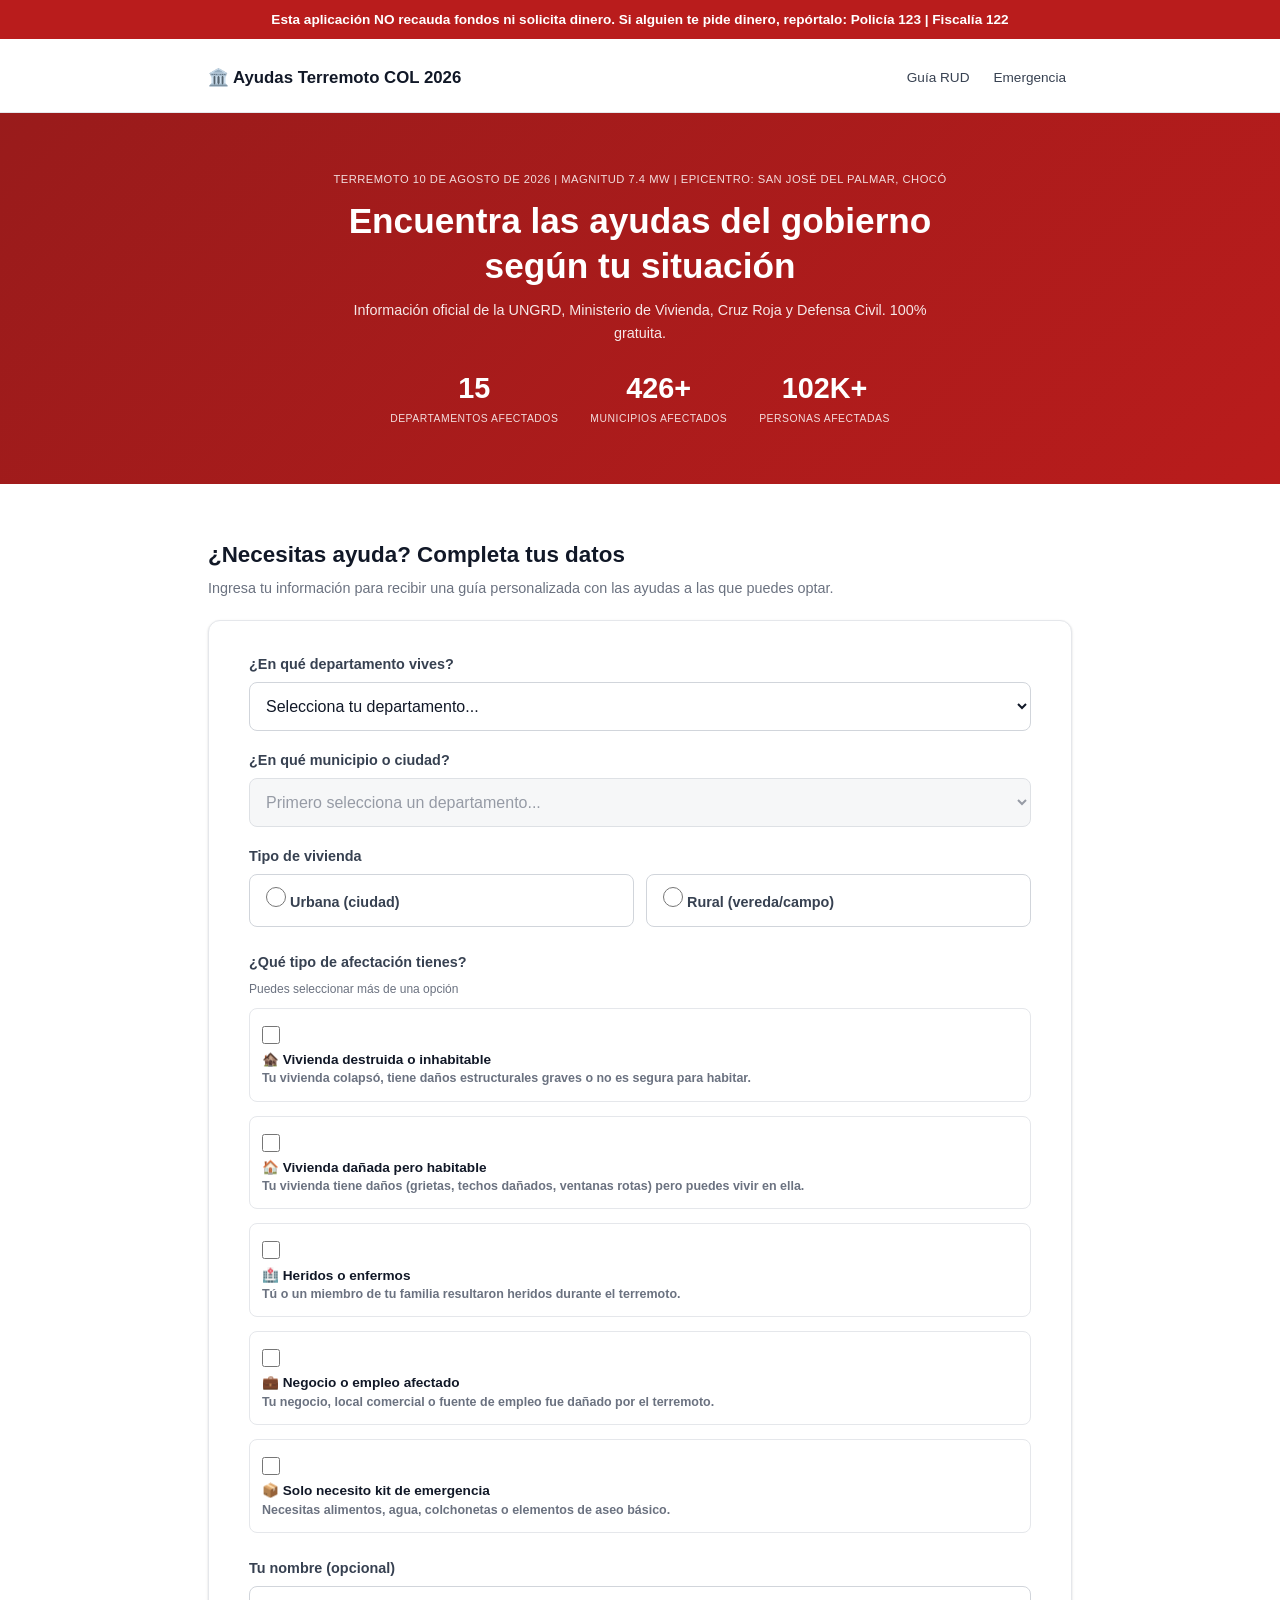
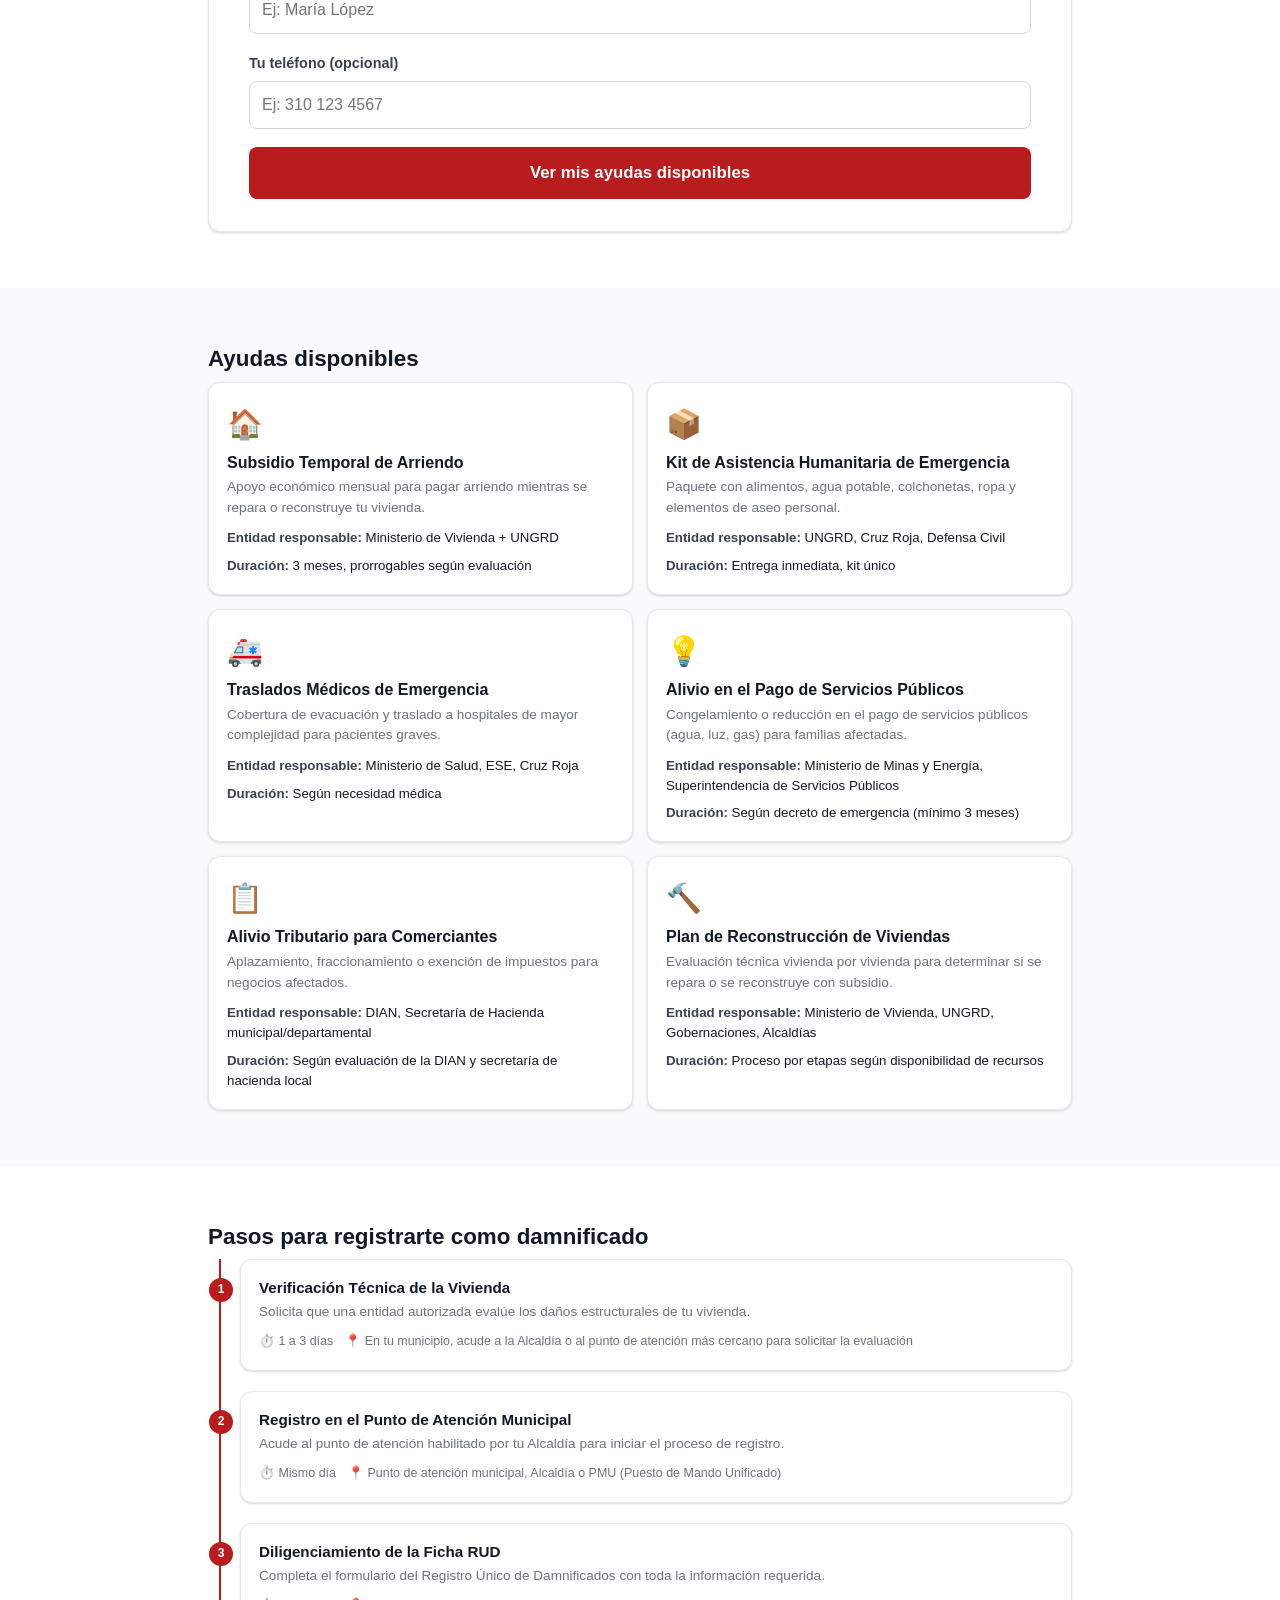
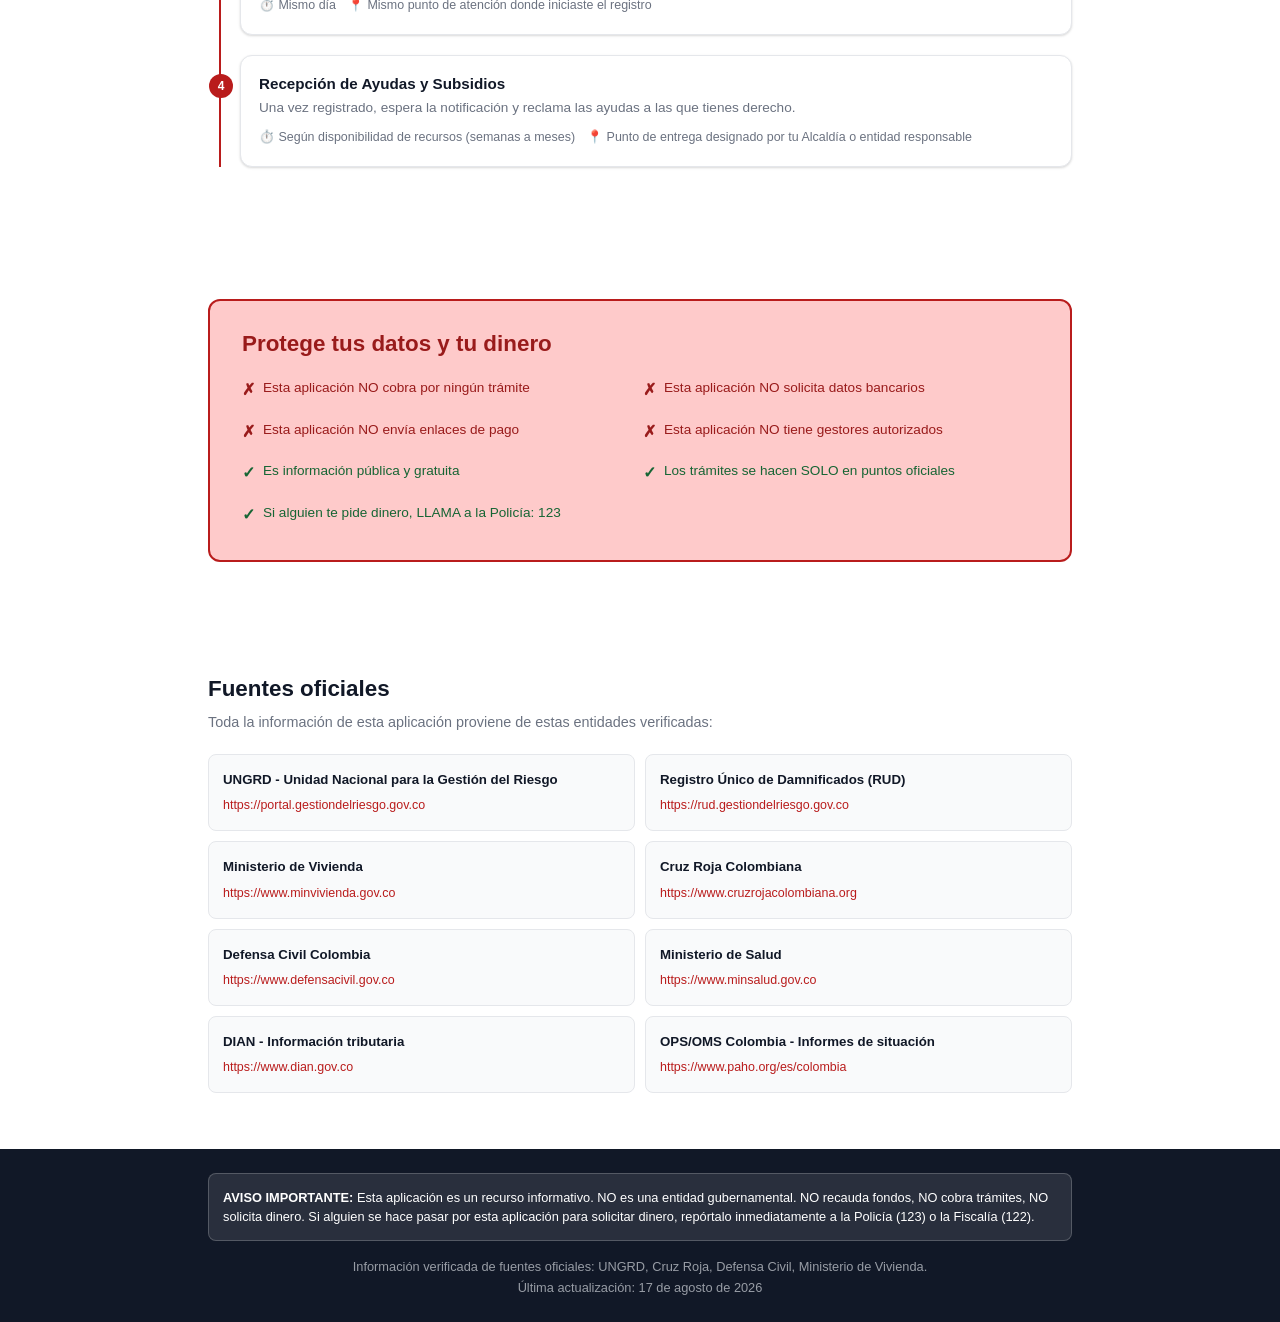
==== commit e422b5f6: "fix: radio buttons tipo de vivienda - ahora usan input nativo con visual feedback - Eliminados spans" ====
--- a/index.html
+++ b/index.html
@@ -85,12 +85,10 @@
             <div class="radio-grupo">
               <label class="radio-label">
                 <input type="radio" name="tipoVivienda" value="urbana" required>
-                <span class="radio-custom"></span>
                 Urbana (ciudad)
               </label>
               <label class="radio-label">
                 <input type="radio" name="tipoVivienda" value="rural">
-                <span class="radio-custom"></span>
                 Rural (vereda/campo)
               </label>
             </div>
--- a/css/estilo.css
+++ b/css/estilo.css
@@ -68,10 +68,8 @@
 .radio-label{display:flex;align-items:center;gap:8px;cursor:pointer;padding:12px 16px;border:1px solid var(--gris-300);border-radius:var(--radio);font-size:.9rem;transition:all .15s;min-height:var(--tap);flex:1;min-width:140px;-webkit-user-select:none;user-select:none}
 .radio-label:active{transform:scale(.98)}
 .radio-label:hover{border-color:var(--rojo);background:var(--rojo-claro)}
-.radio-label input{position:absolute;opacity:0;width:0;height:0}
-.radio-label input:checked+.radio-custom{background:var(--rojo);border-color:var(--rojo)}
-.radio-label input:checked+.radio-custom::after{content:"✓";color:var(--blanco);font-size:.75rem;display:flex;justify-content:center;align-items:center}
-.radio-custom{width:20px;height:20px;border:2px solid var(--gris-300);border-radius:50%;flex-shrink:0;transition:all .15s}
+.radio-label input[type="radio"]{width:20px;height:20px;margin:0;accent-color:var(--rojo);cursor:pointer;flex-shrink:0}
+.radio-label input:checked{accent-color:var(--rojo)}
 
 .checkbox-grupo{display:grid;gap:8px}
 .checkbox-label{display:flex;align-items:flex-start;gap:10px;cursor:pointer;padding:14px 12px;border:1px solid var(--gris-200);border-radius:var(--radio);transition:all .15s;min-height:var(--tap);-webkit-user-select:none;user-select:none}
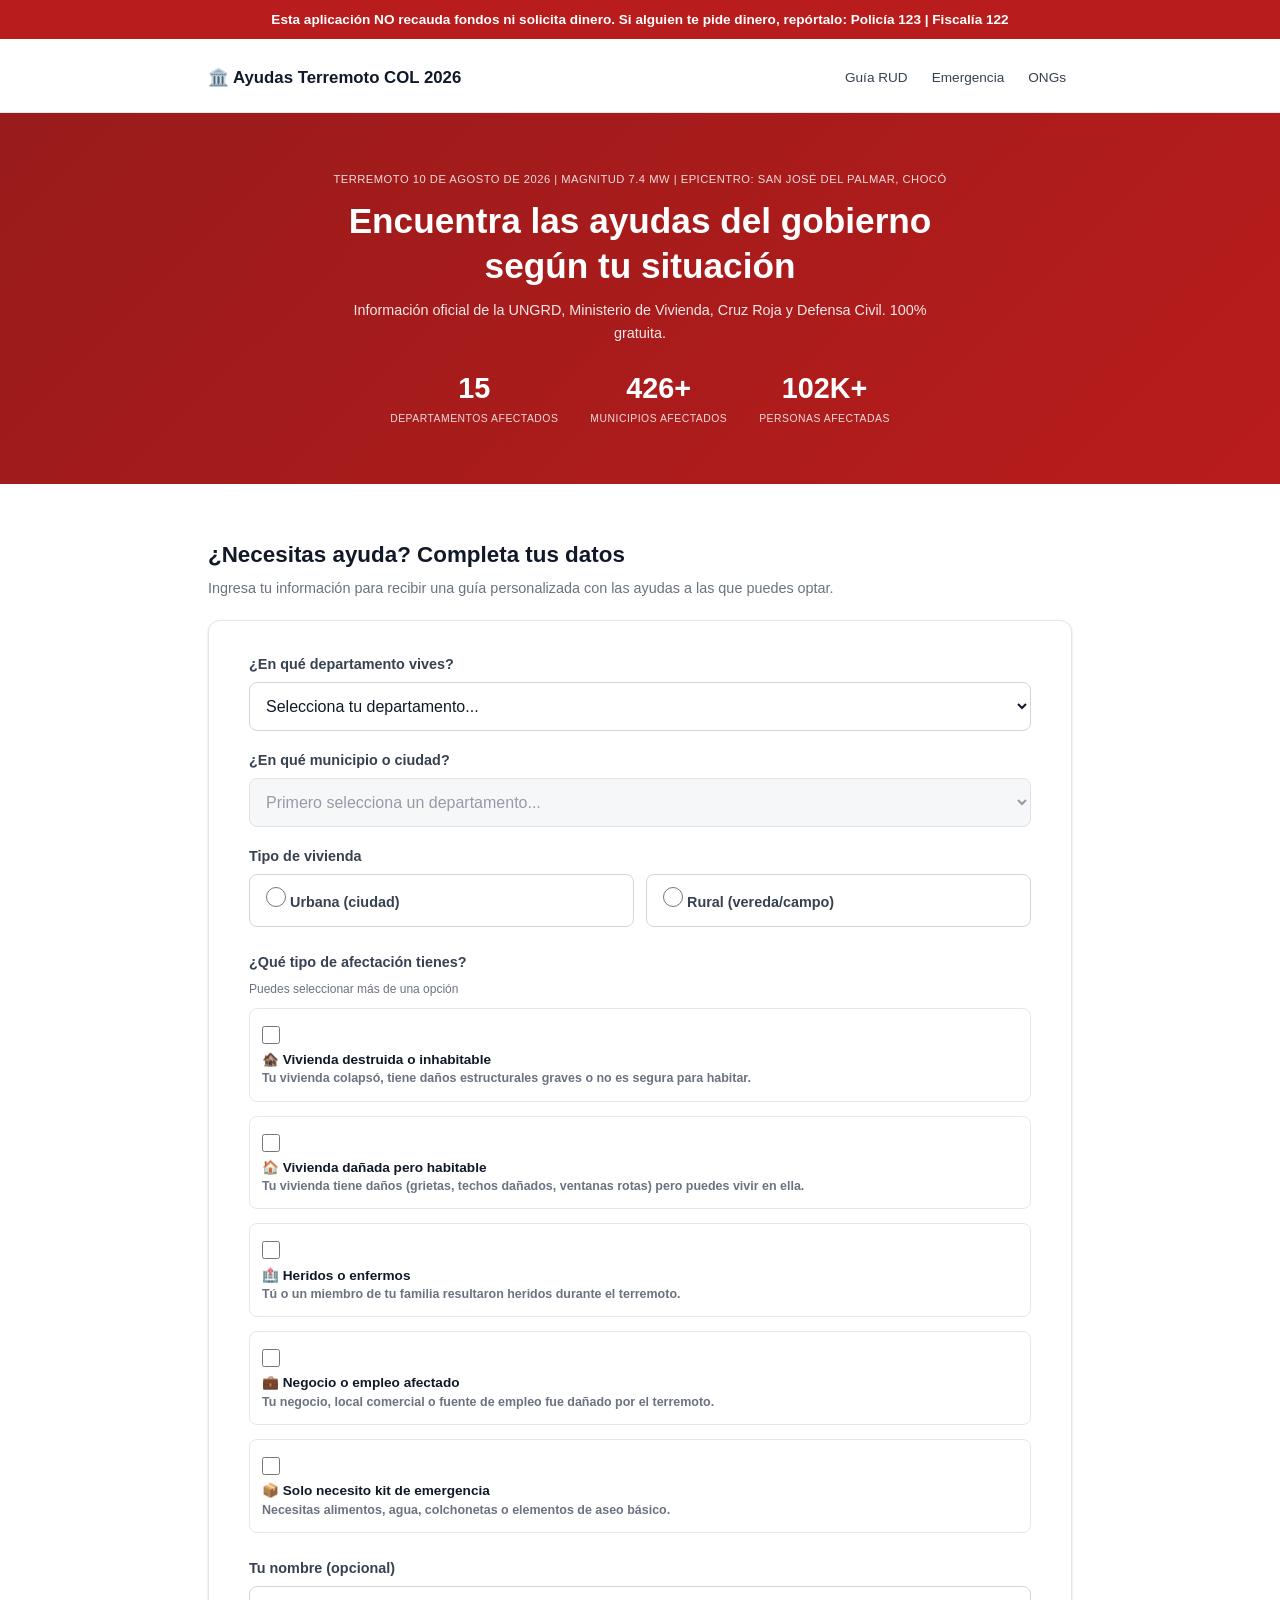
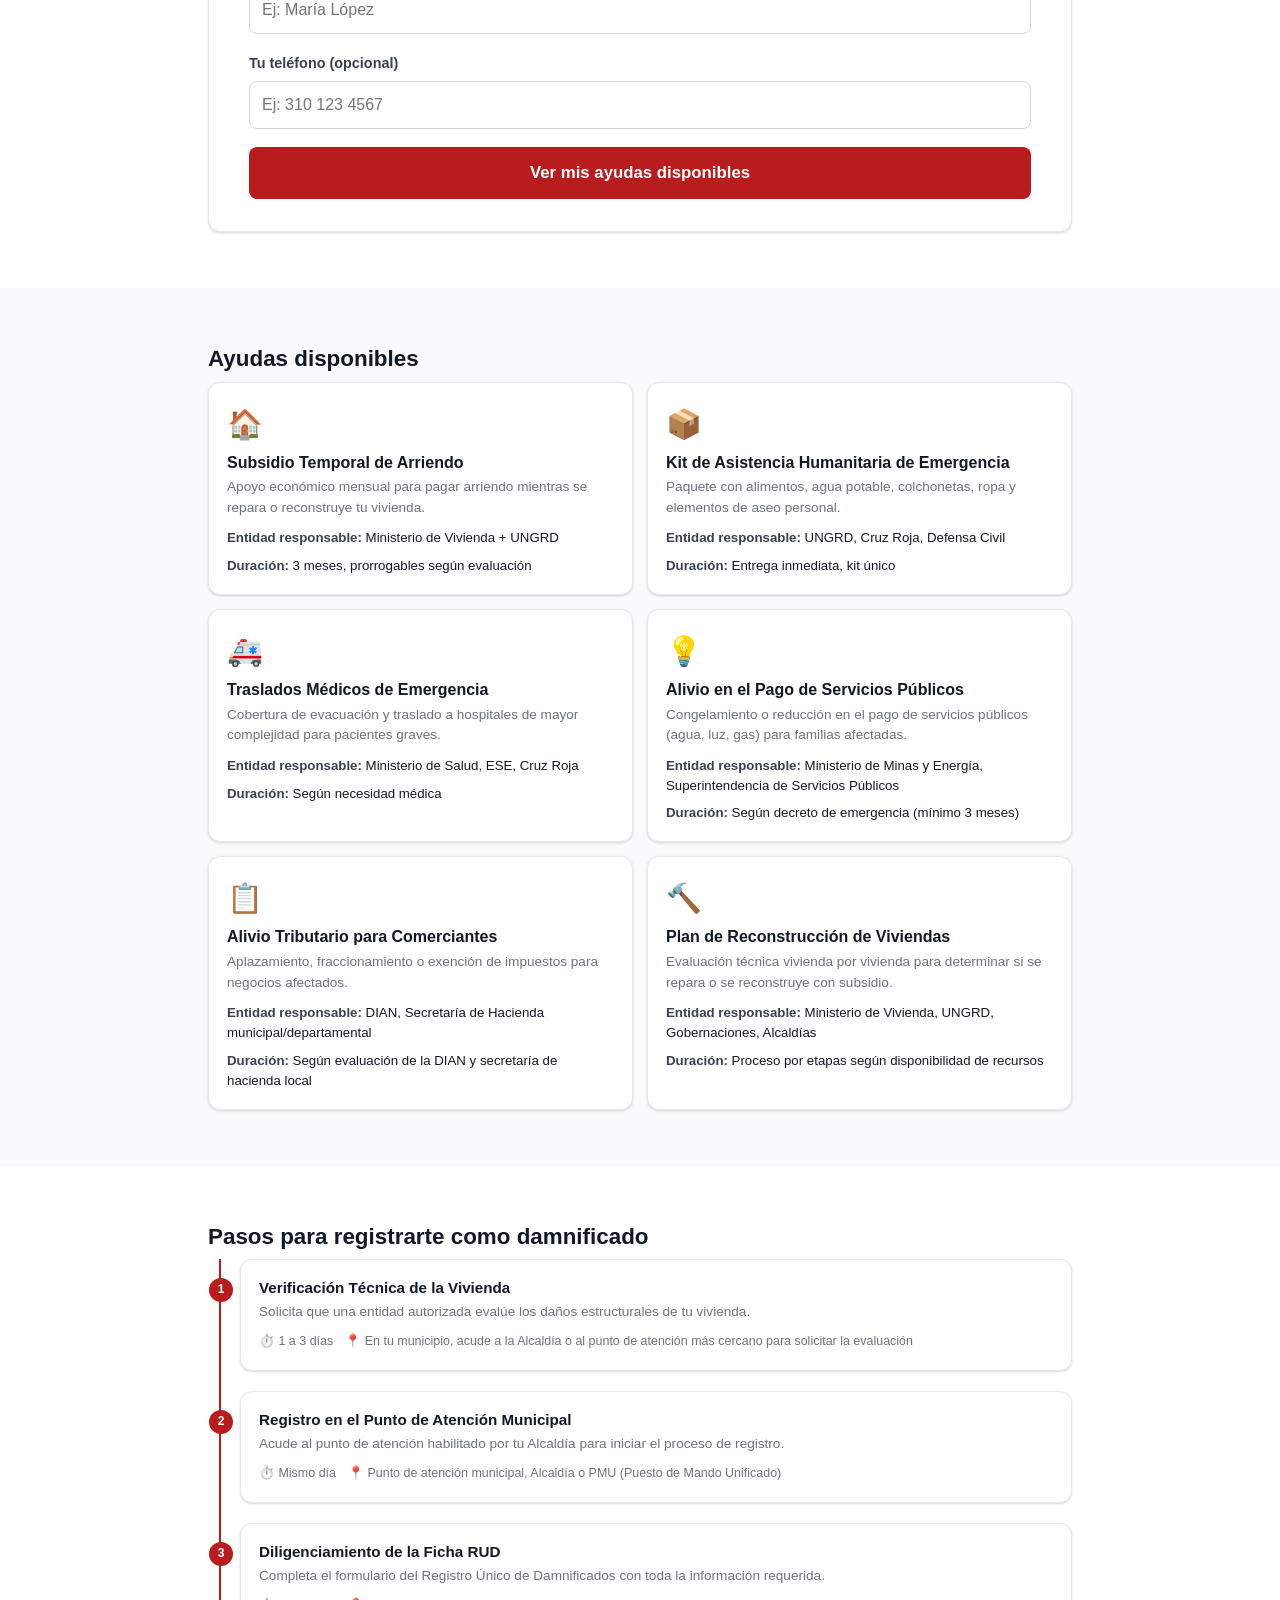
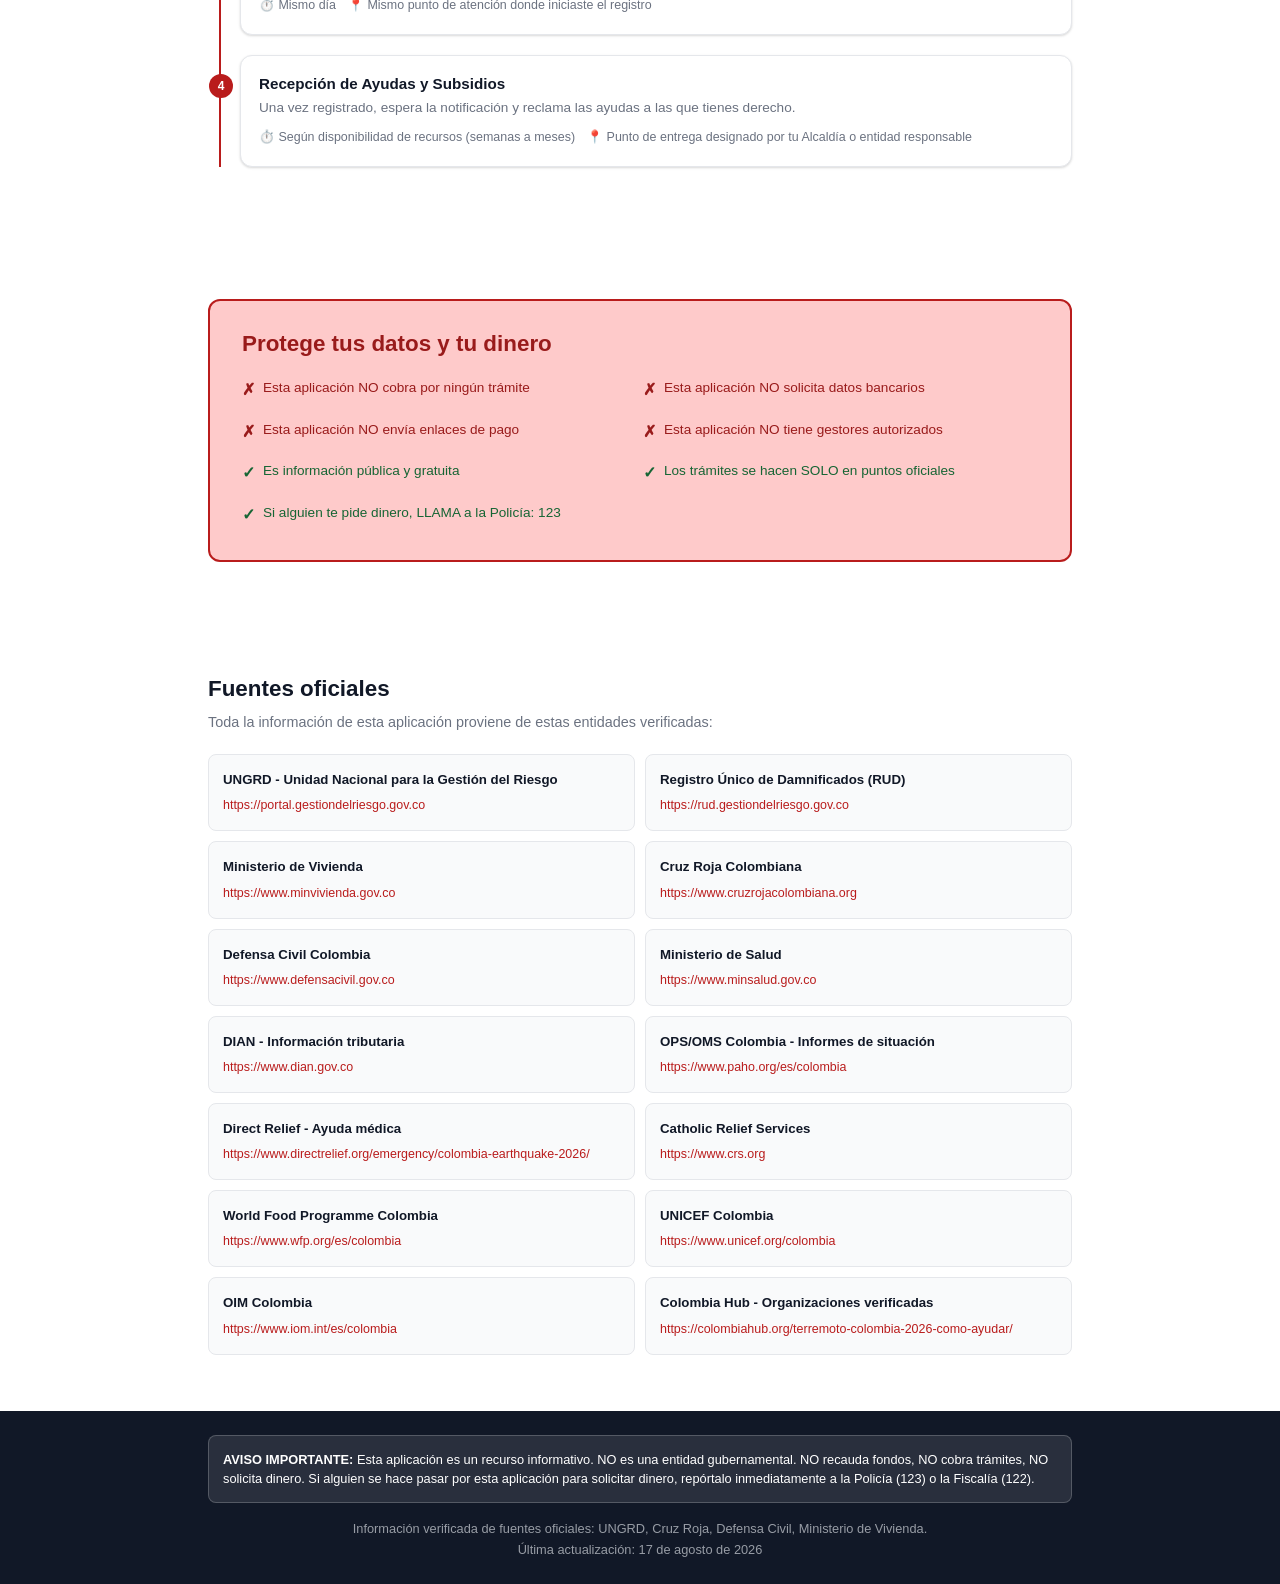
==== commit 2b0a6b0c: "Add ONG page with humanitarian organizations" ====
--- a/index.html
+++ b/index.html
@@ -33,6 +33,7 @@
       <div class="nav-enlaces">
         <a href="guia.html">Guía RUD</a>
         <a href="emergencia.html">Emergencia</a>
+        <a href="ongs.html">ONGs</a>
       </div>
     </div>
   </nav>
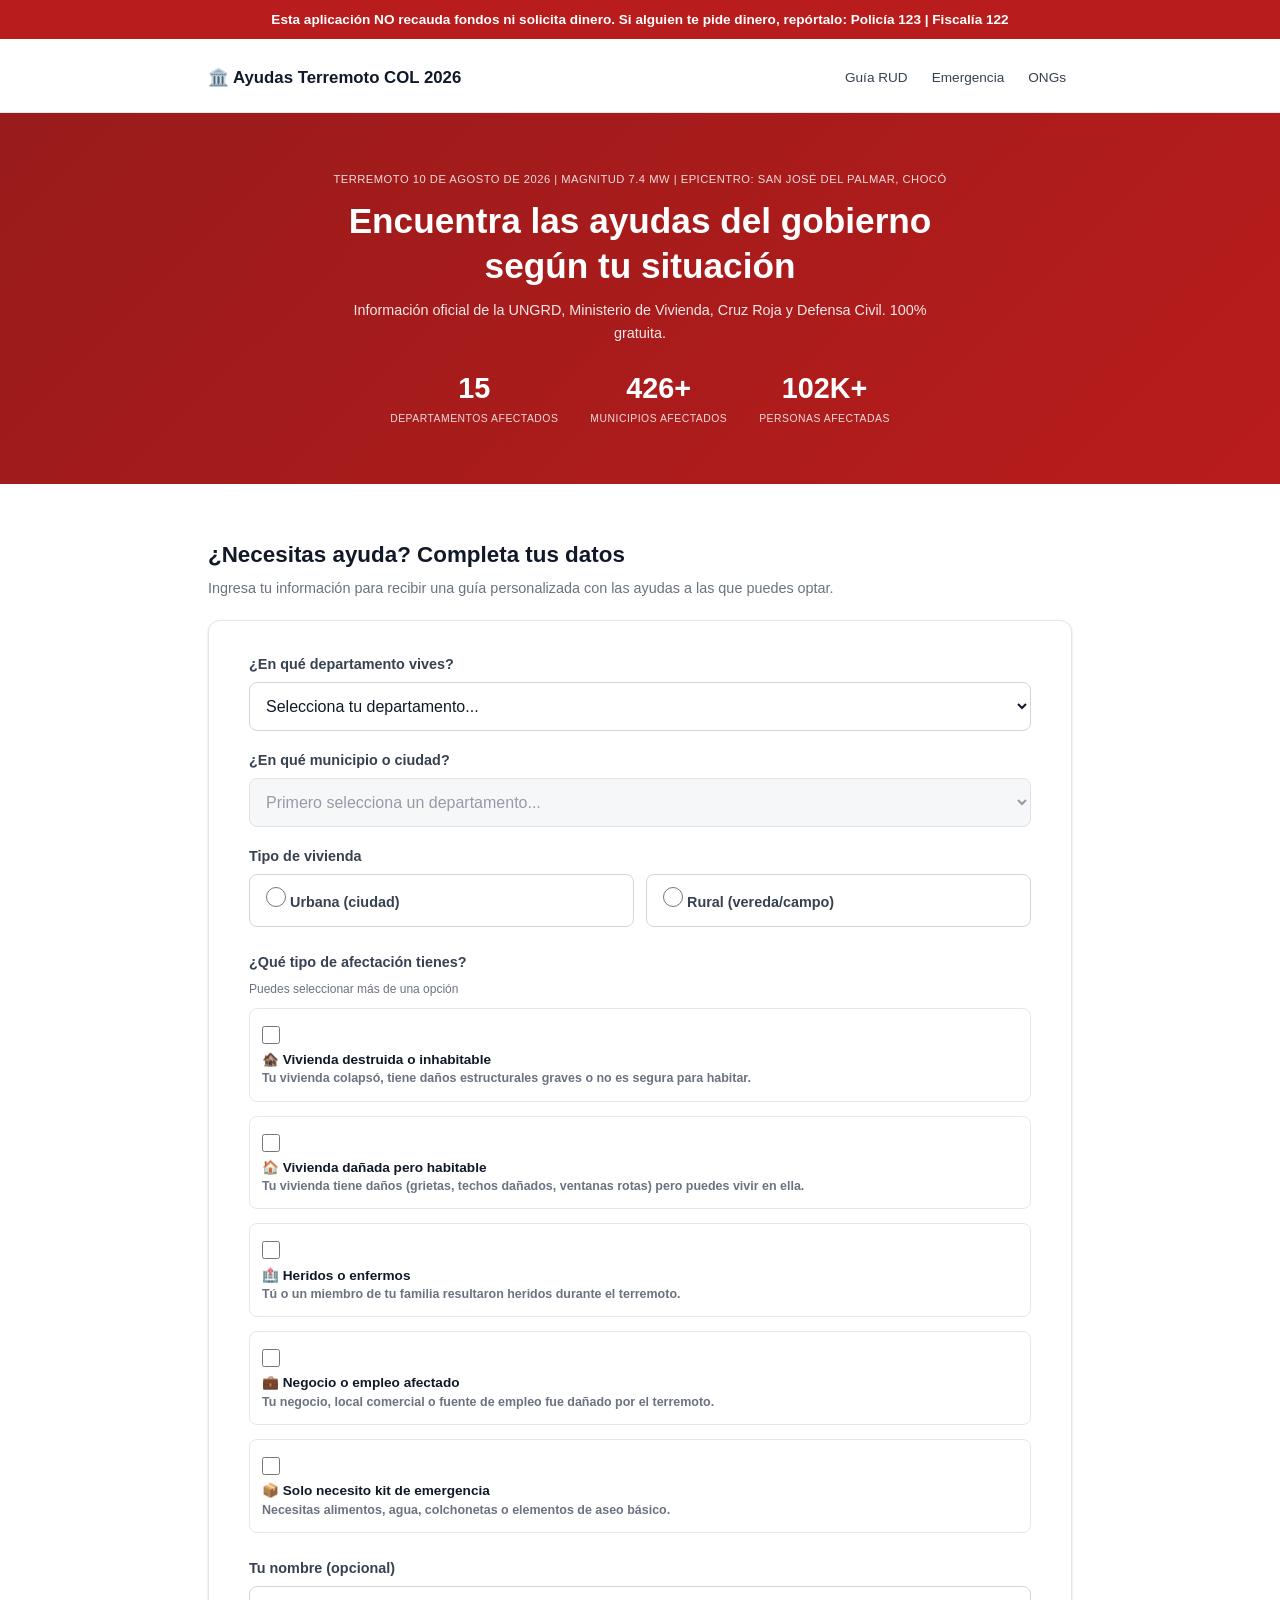
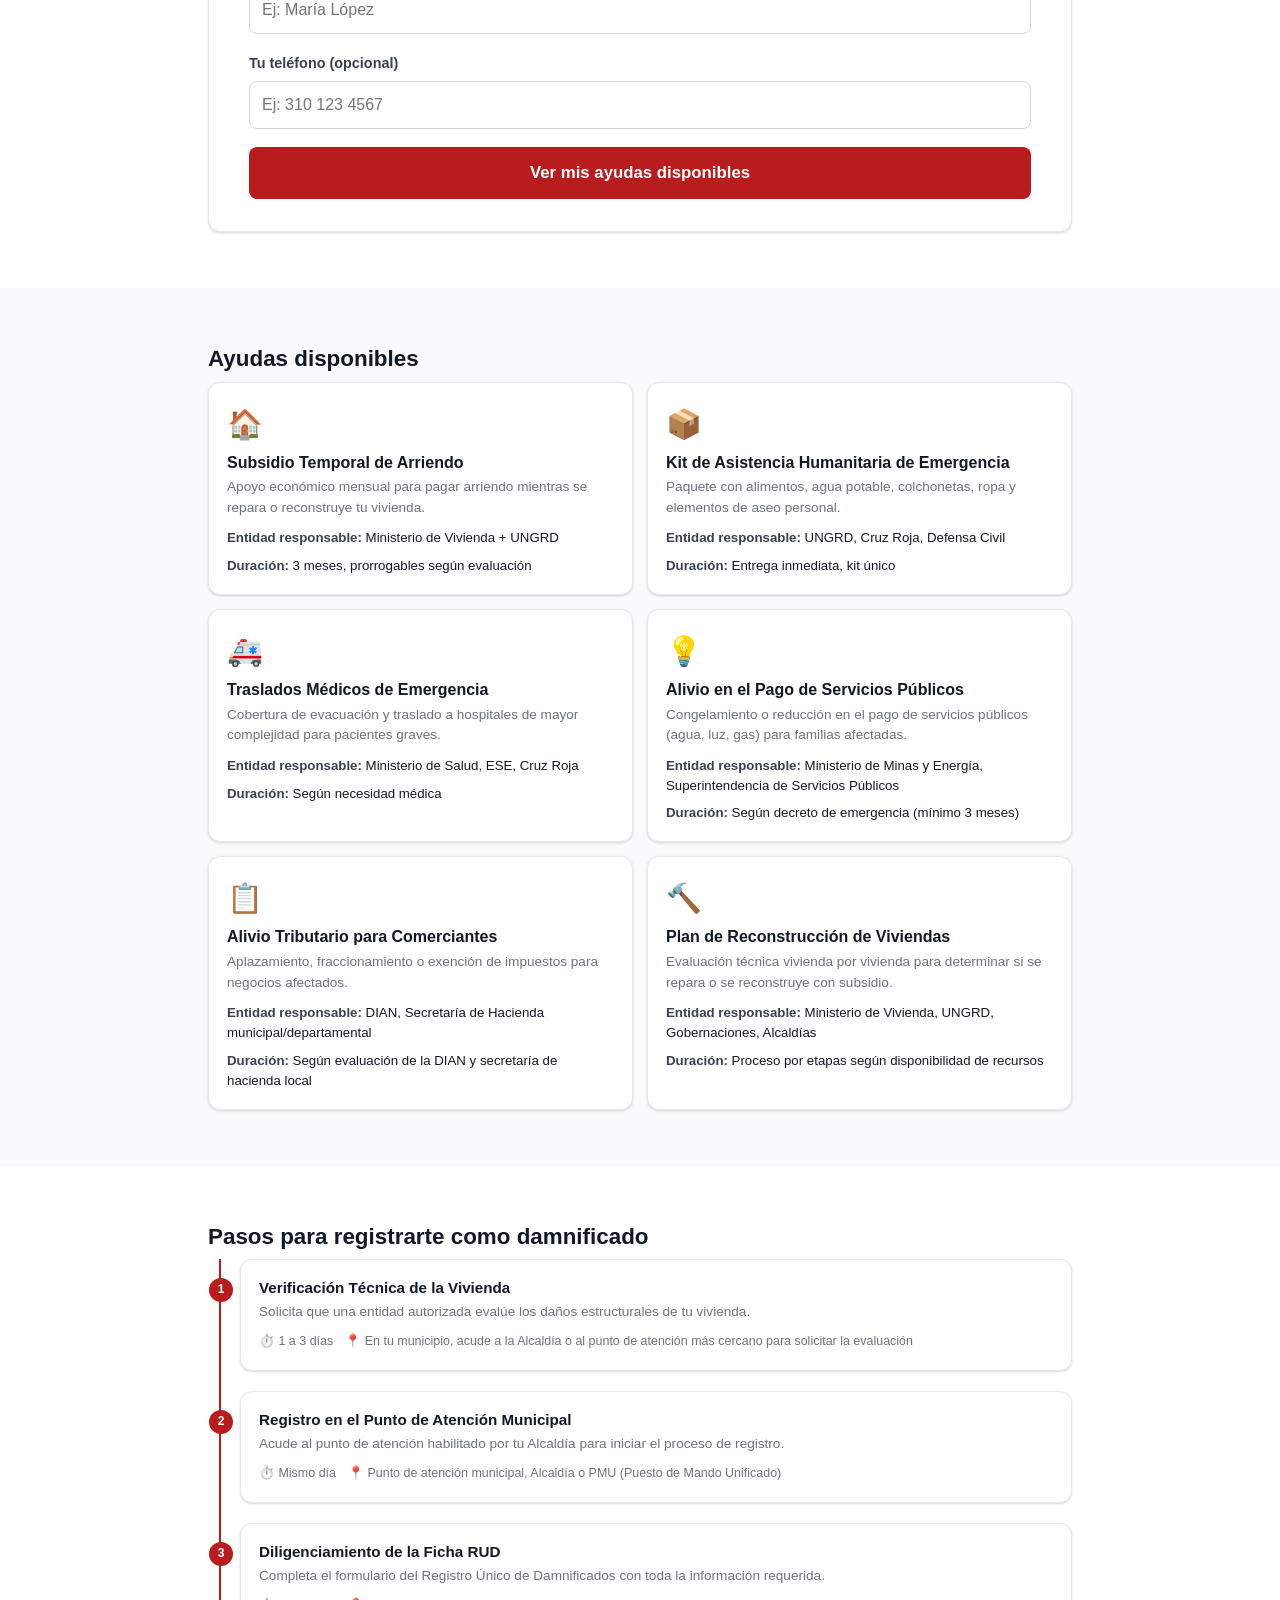
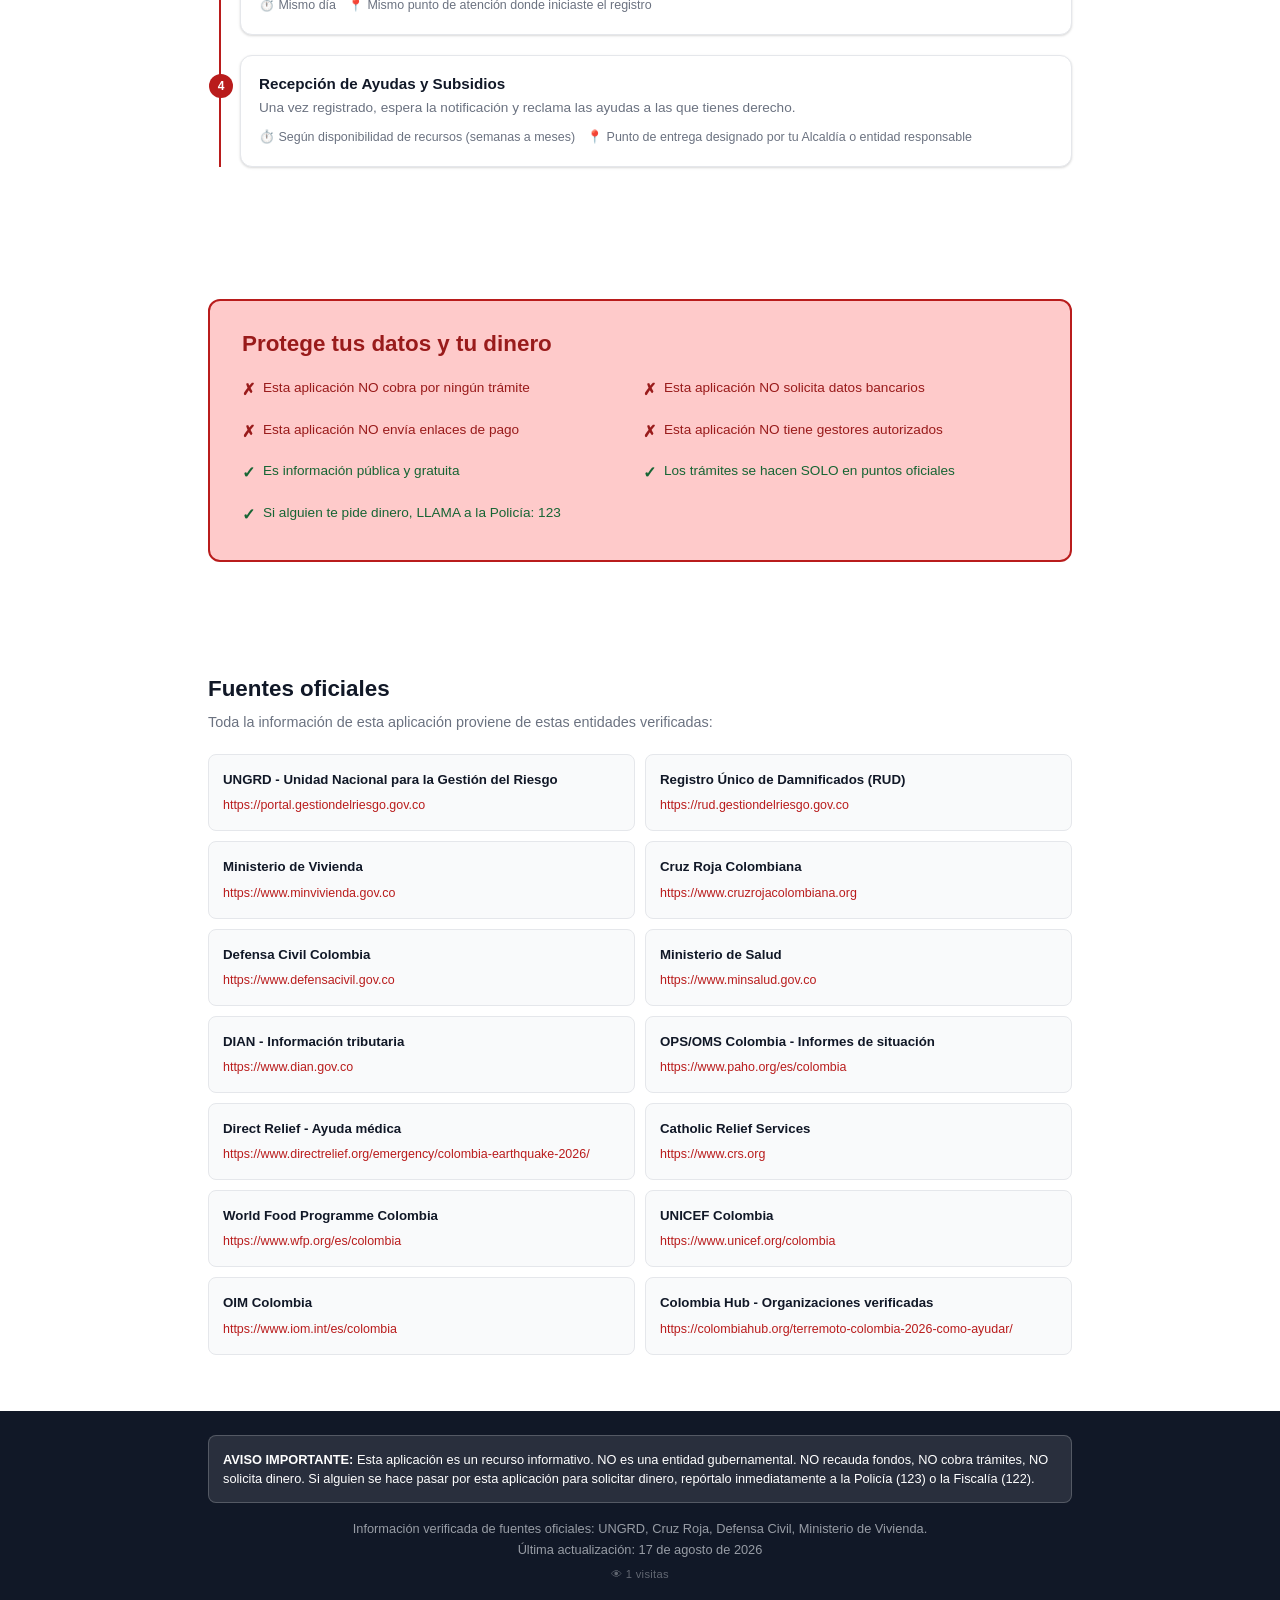
==== commit be9f43a0: "Add small visit counter in footer" ====
--- a/index.html
+++ b/index.html
@@ -186,6 +186,7 @@
       <div class="footer-info">
         <p>Información verificada de fuentes oficiales: UNGRD, Cruz Roja, Defensa Civil, Ministerio de Vivienda.</p>
         <p>Última actualización: 17 de agosto de 2026</p>
+        <p class="visitas-counter" id="visitasCounter"></p>
       </div>
     </div>
   </footer>
--- a/css/estilo.css
+++ b/css/estilo.css
@@ -95,6 +95,13 @@
 .tarjeta-detalle strong{color:var(--gris-700)}
 .tarjeta-detalle ul{margin:4px 0 0 16px}
 .tarjeta-detalle li{margin-bottom:3px}
+.tarjeta-ayuda-botones{display:flex;gap:10px;flex-wrap:wrap;margin-top:14px;padding-top:12px;border-top:1px solid var(--gris-200)}
+.btn-ayuda{display:inline-flex;align-items:center;gap:6px;padding:10px 16px;border-radius:var(--radio);font-size:.85rem;font-weight:600;text-decoration:none;min-height:var(--tap);transition:all .15s;flex:1;min-width:140px;justify-content:center}
+.btn-ayuda:hover{text-decoration:none}
+.btn-llamar{background:var(--verde);color:var(--blanco)}
+.btn-llamar:hover{background:#14532d}
+.btn-web{background:var(--rojo);color:var(--blanco)}
+.btn-web:hover{background:var(--rojo-oscuro)}
 
 .timeline{position:relative;padding-left:32px}
 .timeline::before{content:"";position:absolute;left:11px;top:0;bottom:0;width:2px;background:var(--rojo)}
@@ -115,6 +122,7 @@
 .footer{background:var(--gris-900);color:var(--gris-300);padding:24px 0;font-size:.8rem}
 .footer-advertencia{background:rgba(255,255,255,.1);border:1px solid rgba(255,255,255,.2);border-radius:var(--radio);padding:14px;margin-bottom:16px;color:var(--blanco);line-height:1.5}
 .footer-info{text-align:center;opacity:.7}
+.visitas-counter{font-size:.7rem;opacity:.6;margin-top:6px;letter-spacing:.3px}
 
 .emergencia-grid{display:grid;gap:12px}
 .contacto-card{background:var(--blanco);border:1px solid var(--gris-200);border-radius:var(--radio-lg);padding:16px;display:flex;justify-content:space-between;align-items:center;box-shadow:var(--sombra);flex-wrap:wrap;gap:8px}
